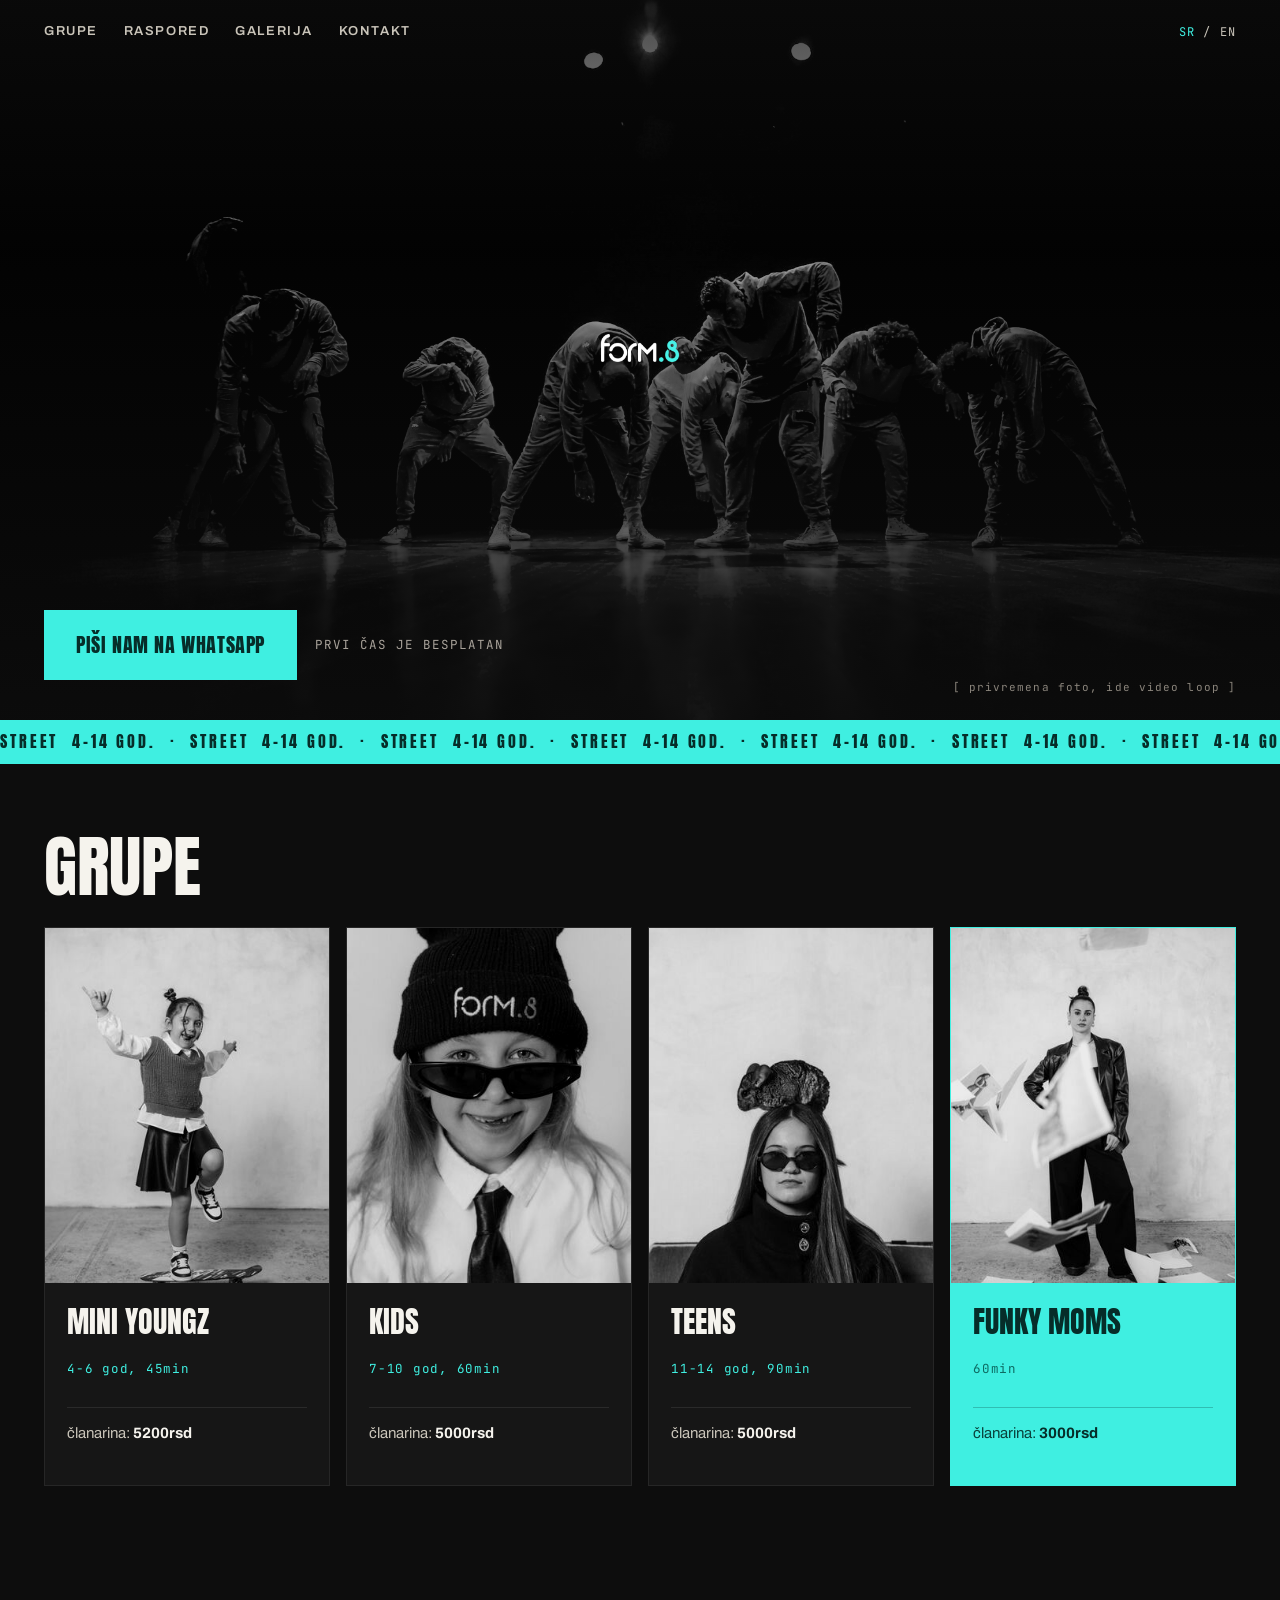
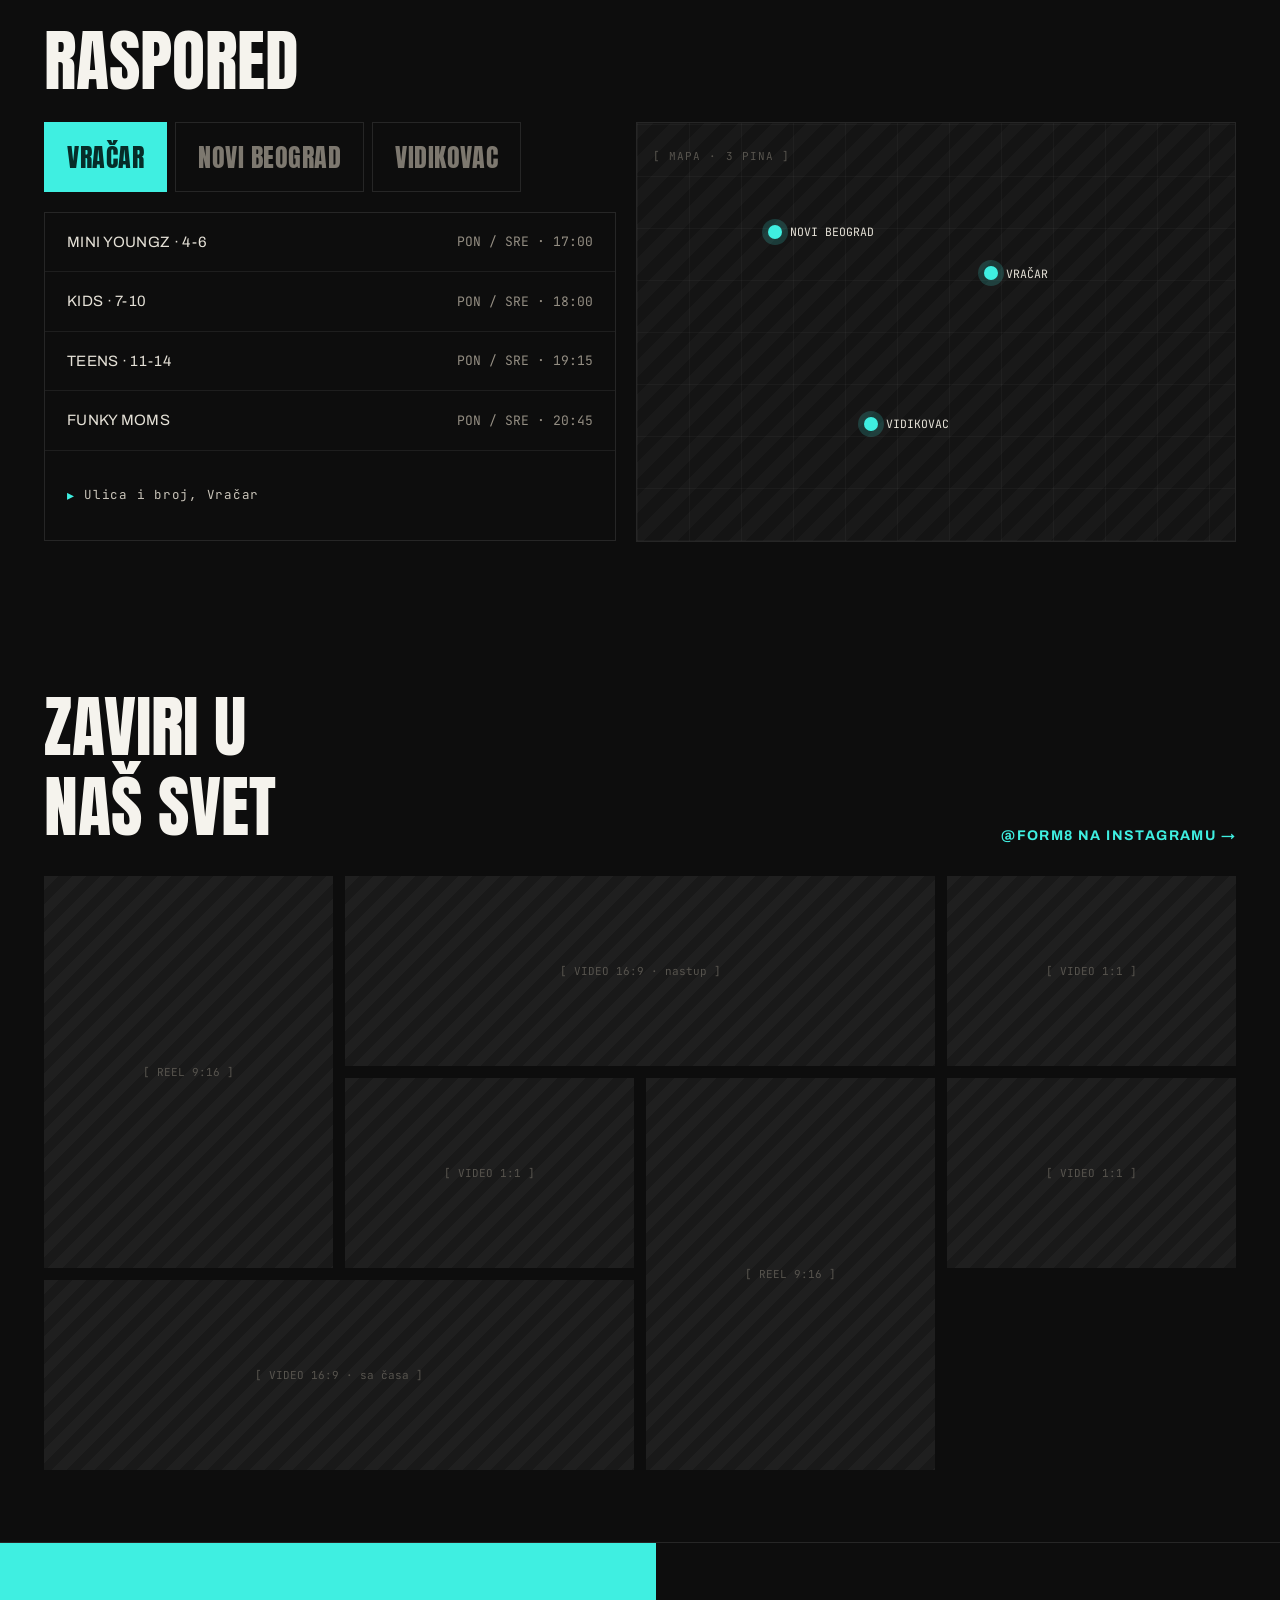
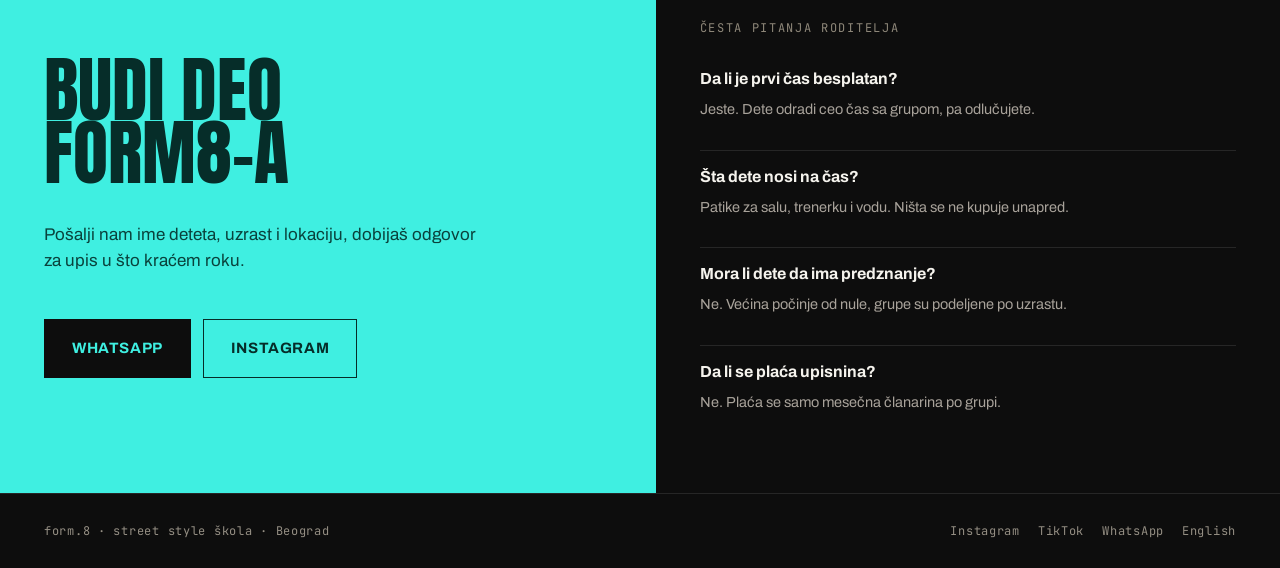
==== index.html @ 479fbcf9 "Logo u assets/img/brand, hero u assets/img/hero" ====
<!DOCTYPE html>
<html lang="sr">
<head>
<meta charset="utf-8">
<meta name="viewport" content="width=device-width, initial-scale=1">
<title>form.8 · škola hip hopa i street stylea za decu u Beogradu</title>
<meta name="description" content="Street style škola za decu 4-14 godina. Hip hop i choreo na Vračaru, Novom Beogradu i Vidikovcu. Grupe po uzrastu, jasan raspored, prvi čas besplatan.">
<meta name="theme-color" content="#0d0d0d">

<!-- PREVIEW: skinuti noindex i prebaciti canonical/hreflang/og:url na pravi domen kad sajt ide u vazduh -->
<meta name="robots" content="noindex, nofollow">

<link rel="canonical" href="https://lazarilic.github.io/form8/">
<link rel="alternate" hreflang="sr" href="https://lazarilic.github.io/form8/">
<link rel="alternate" hreflang="en" href="https://lazarilic.github.io/form8/en/">
<link rel="alternate" hreflang="x-default" href="https://lazarilic.github.io/form8/">

<meta property="og:type" content="website">
<meta property="og:locale" content="sr_RS">
<meta property="og:url" content="https://lazarilic.github.io/form8/">
<meta property="og:title" content="form.8 · škola hip hopa i street stylea za decu u Beogradu">
<meta property="og:description" content="Grupe 4-14 godina, tri sale u Beogradu, prvi čas besplatan.">
<meta property="og:image" content="https://lazarilic.github.io/form8/assets/img/brand/form8-logo.png">
<meta name="twitter:card" content="summary_large_image">

<link rel="icon" href="assets/img/brand/form8-logo-trim.png">
<link rel="preconnect" href="https://fonts.googleapis.com">
<link rel="preconnect" href="https://fonts.gstatic.com" crossorigin>
<link href="https://fonts.googleapis.com/css2?family=Anton&family=Archivo:wght@400;600;700&family=JetBrains+Mono:wght@400;700&display=swap" rel="stylesheet">
<link rel="stylesheet" href="assets/css/site.css">

<!-- TODO pre puštanja u rad:
     1. zameniti broj u wa.me linkovima pravim WhatsApp brojem
     2. zameniti Instagram i TikTok handle
     3. uneti prave adrese sala, pa dopuniti JSON-LD (streetAddress, geo, telephone)
     4. zameniti hero foto pravim video loopom (video/hero.mp4 + poster)
     5. proveriti cene i termine sa školom, sada su iz makete -->

<script type="application/ld+json">
{
  "@context": "https://schema.org",
  "@graph": [
    {
      "@type": "Organization",
      "@id": "https://lazarilic.github.io/form8/#org",
      "name": "form.8",
      "url": "https://lazarilic.github.io/form8/",
      "logo": "https://lazarilic.github.io/form8/assets/img/brand/form8-logo.png",
      "sameAs": ["https://www.instagram.com/form8/", "https://www.tiktok.com/@form8"]
    },
    {
      "@type": "WebSite",
      "@id": "https://lazarilic.github.io/form8/#site",
      "url": "https://lazarilic.github.io/form8/",
      "name": "form.8",
      "inLanguage": "sr",
      "publisher": { "@id": "https://lazarilic.github.io/form8/#org" }
    },
    {
      "@type": "SportsActivityLocation",
      "@id": "https://lazarilic.github.io/form8/#vracar",
      "name": "form.8 Vračar",
      "parentOrganization": { "@id": "https://lazarilic.github.io/form8/#org" },
      "address": { "@type": "PostalAddress", "addressLocality": "Beograd", "addressRegion": "Vračar", "addressCountry": "RS" },
      "openingHoursSpecification": [
        { "@type": "OpeningHoursSpecification", "dayOfWeek": ["Monday", "Wednesday"], "opens": "17:00", "closes": "21:45" }
      ]
    },
    {
      "@type": "SportsActivityLocation",
      "@id": "https://lazarilic.github.io/form8/#novi-beograd",
      "name": "form.8 Novi Beograd",
      "parentOrganization": { "@id": "https://lazarilic.github.io/form8/#org" },
      "address": { "@type": "PostalAddress", "addressLocality": "Beograd", "addressRegion": "Novi Beograd", "addressCountry": "RS" },
      "openingHoursSpecification": [
        { "@type": "OpeningHoursSpecification", "dayOfWeek": ["Tuesday", "Thursday"], "opens": "17:00", "closes": "21:45" }
      ]
    },
    {
      "@type": "SportsActivityLocation",
      "@id": "https://lazarilic.github.io/form8/#vidikovac",
      "name": "form.8 Vidikovac",
      "parentOrganization": { "@id": "https://lazarilic.github.io/form8/#org" },
      "address": { "@type": "PostalAddress", "addressLocality": "Beograd", "addressRegion": "Vidikovac", "addressCountry": "RS" },
      "openingHoursSpecification": [
        { "@type": "OpeningHoursSpecification", "dayOfWeek": ["Monday", "Wednesday"], "opens": "17:30", "closes": "21:15" }
      ]
    },
    {
      "@type": "FAQPage",
      "@id": "https://lazarilic.github.io/form8/#faq",
      "mainEntity": [
        { "@type": "Question", "name": "Da li je prvi čas besplatan?", "acceptedAnswer": { "@type": "Answer", "text": "Jeste. Dete odradi ceo čas sa grupom, pa odlučujete." } },
        { "@type": "Question", "name": "Šta dete nosi na čas?", "acceptedAnswer": { "@type": "Answer", "text": "Patike za salu, trenerku i vodu. Ništa se ne kupuje unapred." } },
        { "@type": "Question", "name": "Mora li dete da ima predznanje?", "acceptedAnswer": { "@type": "Answer", "text": "Ne. Većina počinje od nule, grupe su podeljene po uzrastu." } },
        { "@type": "Question", "name": "Da li se plaća upisnina?", "acceptedAnswer": { "@type": "Answer", "text": "Ne. Plaća se samo mesečna članarina po grupi." } }
      ]
    }
  ]
}
</script>
</head>

<body>
<a class="skip" href="#main">Preskoči na sadržaj</a>

<header class="hero">
  <img class="hero__media" src="assets/img/hero/hero-placeholder.jpg" alt="" width="2000" height="1333" fetchpriority="high">
  <div class="hero__scrim"></div>

  <nav class="nav" aria-label="Glavna navigacija">
    <div class="nav__links">
      <a href="#grupe">Grupe</a>
      <a href="#raspored">Raspored</a>
      <a href="#galerija">Galerija</a>
      <a href="#kontakt">Kontakt</a>
    </div>
    <div class="nav__lang">
      <span aria-current="true">SR</span> / <a href="en/" hreflang="en">EN</a>
    </div>
  </nav>

  <h1 class="hero__h1">
    <img class="hero__logo" src="assets/img/brand/form8-logo-trim.png" alt="form.8" width="78" height="78">
    <span class="sr-only">form.8, škola hip hopa i street stylea za decu 4-14 godina u Beogradu</span>
  </h1>

  <p class="hero__note">[ privremena foto, ide video loop ]</p>

  <div class="hero__cta">
    <a class="btn btn--acid btn--display" href="https://wa.me/381600000000?text=Zdravo%20form.8%2C%20zanima%20me%20probni%20%C4%8Das" rel="noopener">Piši nam na WhatsApp</a>
    <span class="hero__free">PRVI ČAS JE BESPLATAN</span>
  </div>
</header>

<div class="marquee" aria-hidden="true">
  <div class="marquee__track">STREET&nbsp;&nbsp;4-14 god.&nbsp;&nbsp;·&nbsp;&nbsp;STREET&nbsp;&nbsp;4-14 god.&nbsp;&nbsp;·&nbsp;&nbsp;STREET&nbsp;&nbsp;4-14 god.&nbsp;&nbsp;·&nbsp;&nbsp;STREET&nbsp;&nbsp;4-14 god.&nbsp;&nbsp;·&nbsp;&nbsp;STREET&nbsp;&nbsp;4-14 god.&nbsp;&nbsp;·&nbsp;&nbsp;STREET&nbsp;&nbsp;4-14 god.&nbsp;&nbsp;·&nbsp;&nbsp;STREET&nbsp;&nbsp;4-14 god.&nbsp;&nbsp;·&nbsp;&nbsp;STREET&nbsp;&nbsp;4-14 god.&nbsp;&nbsp;·&nbsp;&nbsp;</div>
</div>

<main id="main">

  <section class="section wrap" id="grupe" aria-labelledby="grupe-h">
    <h2 class="h2" id="grupe-h">Grupe</h2>
    <div class="groups">

      <article class="group">
        <img class="group__ph" src="assets/img/groups/mini-youngz-360.jpg"
             srcset="assets/img/groups/mini-youngz-360.jpg 360w, assets/img/groups/mini-youngz-720.jpg 720w"
             sizes="(max-width: 520px) 100vw, (max-width: 1040px) 45vw, 340px"
             alt="Devojčica iz grupe Mini Youngz na času" width="360" height="450">
        <div class="group__body">
          <h3 class="group__name">Mini Youngz</h3>
          <p class="group__meta">4-6 god, 45min</p>
          <p class="group__fee">članarina: <b>5200rsd</b></p>
        </div>
      </article>

      <article class="group">
        <img class="group__ph" src="assets/img/groups/kids-360.jpg"
             srcset="assets/img/groups/kids-360.jpg 360w, assets/img/groups/kids-720.jpg 720w"
             sizes="(max-width: 520px) 100vw, (max-width: 1040px) 45vw, 340px"
             alt="Devojčica iz grupe Kids u form.8 kapi" width="360" height="450" loading="lazy" decoding="async">
        <div class="group__body">
          <h3 class="group__name">Kids</h3>
          <p class="group__meta">7-10 god, 60min</p>
          <p class="group__fee">članarina: <b>5000rsd</b></p>
        </div>
      </article>

      <article class="group">
        <img class="group__ph" src="assets/img/groups/teens-360.jpg"
             srcset="assets/img/groups/teens-360.jpg 360w, assets/img/groups/teens-720.jpg 720w"
             sizes="(max-width: 520px) 100vw, (max-width: 1040px) 45vw, 340px"
             alt="Devojka iz grupe Teens" width="360" height="450" loading="lazy" decoding="async">
        <div class="group__body">
          <h3 class="group__name">Teens</h3>
          <p class="group__meta">11-14 god, 90min</p>
          <p class="group__fee">članarina: <b>5000rsd</b></p>
        </div>
      </article>

      <article class="group group--accent">
        <img class="group__ph" src="assets/img/groups/funky-moms-360.jpg"
             srcset="assets/img/groups/funky-moms-360.jpg 360w, assets/img/groups/funky-moms-720.jpg 720w"
             sizes="(max-width: 520px) 100vw, (max-width: 1040px) 45vw, 340px"
             alt="Polaznica grupe Funky Moms" width="360" height="450" loading="lazy" decoding="async">
        <div class="group__body">
          <h3 class="group__name">Funky Moms</h3>
          <p class="group__meta">60min</p>
          <p class="group__fee">članarina: <b>3000rsd</b></p>
        </div>
      </article>

    </div>
  </section>

  <section class="section wrap" id="raspored" aria-labelledby="raspored-h">
    <h2 class="h2" id="raspored-h">Raspored</h2>
    <div class="schedule">

      <div class="schedule__side">
        <div class="tabs" role="tablist" aria-label="Lokacija" data-tabs>
          <button class="tab" type="button" role="tab" id="tab-vracar" aria-controls="panel-vracar" aria-selected="true">Vračar</button>
          <button class="tab" type="button" role="tab" id="tab-nbgd" aria-controls="panel-nbgd" aria-selected="false">Novi Beograd</button>
          <button class="tab" type="button" role="tab" id="tab-vidikovac" aria-controls="panel-vidikovac" aria-selected="false">Vidikovac</button>
        </div>

        <div class="panel" role="tabpanel" id="panel-vracar" aria-labelledby="tab-vracar" tabindex="0">
          <div class="panel__row"><span class="panel__label">MINI YOUNGZ · 4-6</span><span class="panel__time">PON / SRE · 17:00</span></div>
          <div class="panel__row"><span class="panel__label">KIDS · 7-10</span><span class="panel__time">PON / SRE · 18:00</span></div>
          <div class="panel__row"><span class="panel__label">TEENS · 11-14</span><span class="panel__time">PON / SRE · 19:15</span></div>
          <div class="panel__row"><span class="panel__label">FUNKY MOMS</span><span class="panel__time">PON / SRE · 20:45</span></div>
          <p class="panel__foot"><span aria-hidden="true">▸</span><span class="panel__street">Ulica i broj, Vračar</span></p>
        </div>

        <div class="panel" role="tabpanel" id="panel-nbgd" aria-labelledby="tab-nbgd" tabindex="0" hidden>
          <div class="panel__row"><span class="panel__label">MINI YOUNGZ · 4-6</span><span class="panel__time">UTO / ČET · 17:00</span></div>
          <div class="panel__row"><span class="panel__label">KIDS · 7-10</span><span class="panel__time">UTO / ČET · 18:00</span></div>
          <div class="panel__row"><span class="panel__label">TEENS · 11-14</span><span class="panel__time">UTO / ČET · 19:15</span></div>
          <div class="panel__row"><span class="panel__label">FUNKY MOMS</span><span class="panel__time">UTO / ČET · 20:45</span></div>
          <p class="panel__foot"><span aria-hidden="true">▸</span><span class="panel__street">Ulica i broj, Novi Beograd</span></p>
        </div>

        <div class="panel" role="tabpanel" id="panel-vidikovac" aria-labelledby="tab-vidikovac" tabindex="0" hidden>
          <div class="panel__row"><span class="panel__label">KIDS · 7-10</span><span class="panel__time">PON / SRE · 17:30</span></div>
          <div class="panel__row"><span class="panel__label">TEENS · 11-14</span><span class="panel__time">PON / SRE · 18:45</span></div>
          <div class="panel__row"><span class="panel__label">FUNKY MOMS</span><span class="panel__time">PON / SRE · 20:15</span></div>
          <p class="panel__foot"><span aria-hidden="true">▸</span><span class="panel__street">Ulica i broj, Vidikovac</span></p>
        </div>
      </div>

      <div class="map">
        <div class="map__grid"></div>
        <p class="map__note">[ MAPA · 3 PINA ]</p>
        <a class="map__pin map__pin--1" href="#panel-vracar" data-loc="0">VRAČAR</a>
        <a class="map__pin map__pin--2" href="#panel-nbgd" data-loc="1">NOVI BEOGRAD</a>
        <a class="map__pin map__pin--3" href="#panel-vidikovac" data-loc="2">VIDIKOVAC</a>
      </div>

    </div>
  </section>

  <section class="section wrap" id="galerija" aria-labelledby="galerija-h">
    <div class="section__head">
      <h2 class="h2 h2--tall" id="galerija-h">Zaviri u<br>naš svet</h2>
      <a class="section__link" href="https://www.instagram.com/form8/" rel="noopener">@form8 na Instagramu →</a>
    </div>
    <div class="gallery">
      <div class="ph gallery__tall">[ REEL 9:16 ]</div>
      <div class="ph gallery__wide">[ VIDEO 16:9 · nastup ]</div>
      <div class="ph">[ VIDEO 1:1 ]</div>
      <div class="ph">[ VIDEO 1:1 ]</div>
      <div class="ph gallery__tall">[ REEL 9:16 ]</div>
      <div class="ph">[ VIDEO 1:1 ]</div>
      <div class="ph gallery__wide">[ VIDEO 16:9 · sa časa ]</div>
    </div>
  </section>

  <section class="outro" id="kontakt" aria-labelledby="kontakt-h">
    <div class="outro__cta">
      <h2 class="outro__title" id="kontakt-h">Budi deo<br>Form8-a</h2>
      <p class="outro__lead">Pošalji nam ime deteta, uzrast i lokaciju, dobijaš odgovor za upis u što kraćem roku.</p>
      <div class="outro__buttons">
        <a class="btn btn--ink" href="https://wa.me/381600000000?text=Zdravo%20form.8%2C%20zanima%20me%20probni%20%C4%8Das" rel="noopener">WhatsApp</a>
        <a class="btn btn--ghost" href="https://www.instagram.com/form8/" rel="noopener">Instagram</a>
      </div>
    </div>

    <div class="outro__faq">
      <p class="outro__kicker">Česta pitanja roditelja</p>
      <div class="faq">
        <div class="faq__item">
          <h3 class="faq__q">Da li je prvi čas besplatan?</h3>
          <p class="faq__a">Jeste. Dete odradi ceo čas sa grupom, pa odlučujete.</p>
        </div>
        <div class="faq__item">
          <h3 class="faq__q">Šta dete nosi na čas?</h3>
          <p class="faq__a">Patike za salu, trenerku i vodu. Ništa se ne kupuje unapred.</p>
        </div>
        <div class="faq__item">
          <h3 class="faq__q">Mora li dete da ima predznanje?</h3>
          <p class="faq__a">Ne. Većina počinje od nule, grupe su podeljene po uzrastu.</p>
        </div>
        <div class="faq__item">
          <h3 class="faq__q">Da li se plaća upisnina?</h3>
          <p class="faq__a">Ne. Plaća se samo mesečna članarina po grupi.</p>
        </div>
      </div>
    </div>
  </section>

</main>

<footer class="footer">
  <span>form.8 · street style škola · Beograd</span>
  <div class="footer__links">
    <a href="https://www.instagram.com/form8/" rel="noopener">Instagram</a>
    <a href="https://www.tiktok.com/@form8" rel="noopener">TikTok</a>
    <a href="https://wa.me/381600000000" rel="noopener">WhatsApp</a>
    <a href="en/" hreflang="en">English</a>
  </div>
</footer>

<a class="sticky-cta" href="https://wa.me/381600000000?text=Zdravo%20form.8%2C%20zanima%20me%20probni%20%C4%8Das" rel="noopener">Probni čas na WhatsApp</a>

<script src="assets/js/site.js" defer></script>
</body>
</html>
---- assets/css/site.css ----
/* form.8 — street style skola, Beograd
   Paleta i tipografija iz makete 3a. */

:root {
  --acid: #3fefe1;
  --acid-deep: #062d29;
  --acid-mid: #0a423c;
  --acid-dim: #0d6b62;
  --ink: #0d0d0d;
  --ink-2: #161616;
  --line: #262626;
  --line-soft: #1e1e1e;
  --paper: #f5f3ed;
  --text: #c9c4b9;
  --text-dim: #948e83;
  --text-faint: #57544e;

  --display: 'Anton', 'Arial Narrow', sans-serif;
  --body: 'Archivo', system-ui, -apple-system, 'Segoe UI', sans-serif;
  --mono: 'JetBrains Mono', ui-monospace, 'SF Mono', Menlo, monospace;

  --pad: clamp(18px, 4vw, 44px);
  --maxw: 1440px;
}

*, *::before, *::after { box-sizing: border-box; }

html { -webkit-text-size-adjust: 100%; scroll-behavior: smooth; }
@media (prefers-reduced-motion: reduce) {
  html { scroll-behavior: auto; }
  * { animation-duration: 0.01ms !important; animation-iteration-count: 1 !important; transition-duration: 0.01ms !important; }
}

body {
  margin: 0;
  background: var(--ink);
  color: var(--paper);
  font-family: var(--body);
  font-size: 16px;
  line-height: 1.5;
  -webkit-font-smoothing: antialiased;
}

img { max-width: 100%; display: block; }
a { color: inherit; text-decoration: none; }
h1, h2, h3 { margin: 0; font-weight: 400; }

:focus-visible { outline: 2px solid var(--acid); outline-offset: 3px; }

.skip {
  position: absolute; left: -9999px; top: 0; z-index: 100;
  background: var(--acid); color: var(--acid-deep);
  padding: 12px 18px; font-weight: 700;
}
.skip:focus { left: 8px; top: 8px; }

.wrap { max-width: var(--maxw); margin: 0 auto; padding-inline: var(--pad); }

.h2 {
  font-family: var(--display);
  font-size: clamp(38px, 7vw, 68px);
  line-height: .9;
  text-transform: uppercase;
}

/* Anton nosi kvacicu na S i C oko 1.1em iznad osnovne linije, pa se sa
   line-height .9 sudara sa redom iznad. Naslovi u vise redova koji imaju
   nasa slova dobijaju vise prostora. */
.h2--tall { line-height: 1.18; }

.mono {
  font-family: var(--mono);
  font-size: 12.5px;
  letter-spacing: .06em;
}

/* ---------- placeholder blokovi za foto/video ---------- */

.ph {
  background: repeating-linear-gradient(135deg, #212121 0 10px, #1a1a1a 10px 20px);
  display: flex; align-items: center; justify-content: center;
  font-family: var(--mono); font-size: 11px; line-height: 1.5;
  color: var(--text-faint); text-align: center; padding: 10px;
}
.ph--light {
  background: repeating-linear-gradient(135deg, rgba(0,0,0,.08) 0 10px, transparent 10px 20px);
  color: var(--acid-dim);
}

/* ---------- dugmad ---------- */

.btn {
  display: inline-block;
  font-size: 15px; font-weight: 700;
  letter-spacing: .04em; text-transform: uppercase;
  padding: 18px 28px;
  transition: opacity .15s ease;
}
.btn:hover { opacity: .85; }
.btn--acid { background: var(--acid); color: var(--acid-deep); }
.btn--ink { background: var(--ink); color: var(--acid); }
.btn--ghost { border: 1px solid var(--acid-deep); color: var(--acid-deep); padding: 17px 27px; }
.btn--display {
  font-family: var(--display); font-size: clamp(16px, 2.2vw, 20px);
  font-weight: 400; letter-spacing: .03em; padding: 20px 32px;
}

/* ---------- hero ---------- */

.hero {
  position: relative;
  min-height: min(86vh, 720px);
  background: #151515;
  display: flex; align-items: center; justify-content: center;
  overflow: hidden;
  padding: 108px var(--pad) 132px;
}
.hero__media {
  position: absolute; inset: 0;
  width: 100%; height: 100%;
  object-fit: cover;
  filter: grayscale(1) contrast(1.08) brightness(.85);
}
.hero__scrim {
  position: absolute; inset: 0;
  background: linear-gradient(180deg, rgba(13,13,13,.72) 0%, rgba(13,13,13,.2) 35%, rgba(13,13,13,.88) 100%);
}
.hero__logo { position: relative; width: clamp(52px, 7vw, 78px); height: auto; }

.hero__note {
  position: absolute; right: var(--pad); bottom: 14px;
  font-family: var(--mono); font-size: 11px;
  color: #8b857c; letter-spacing: .1em;
}

.hero__cta {
  position: absolute; left: var(--pad); bottom: 40px;
  display: flex; flex-wrap: wrap; align-items: center; gap: 18px;
  max-width: calc(100% - var(--pad) * 2);
}
.hero__free {
  font-family: var(--mono); font-size: 12.5px;
  color: #a8a29a; letter-spacing: .08em;
}

/* ---------- nav ---------- */

.nav {
  position: absolute; top: 22px; left: var(--pad); right: var(--pad);
  z-index: 5;
  display: flex; align-items: center; justify-content: space-between; gap: 20px;
}
.nav__links {
  display: flex; flex-wrap: wrap; gap: clamp(14px, 2.4vw, 26px);
  font-size: 13px; font-weight: 600;
  letter-spacing: .12em; text-transform: uppercase;
  color: var(--text);
}
.nav__links a:hover { color: var(--acid); }
.nav__lang {
  font-family: var(--mono); font-size: 12px;
  color: var(--text); letter-spacing: .1em;
  white-space: nowrap;
}
.nav__lang [aria-current="true"] { color: var(--acid); }

/* ---------- marquee ---------- */

.marquee {
  background: var(--acid); color: var(--acid-deep);
  padding: 9px 0; overflow: hidden; white-space: nowrap;
}
.marquee__track {
  display: inline-block;
  font-family: var(--display);
  font-size: clamp(14px, 1.6vw, 16px);
  letter-spacing: .18em; text-transform: uppercase;
  animation: marq 26s linear infinite;
}
@keyframes marq {
  from { transform: translateX(0); }
  to { transform: translateX(-50%); }
}

/* ---------- sekcije ---------- */

.section { padding-block: clamp(48px, 7vw, 72px); }
.section > .h2 { margin-bottom: clamp(24px, 3vw, 30px); }
.section__head {
  display: flex; flex-wrap: wrap; align-items: flex-end;
  justify-content: space-between; gap: 20px;
  margin-bottom: clamp(24px, 3vw, 30px);
}
.section__link {
  font-size: 14px; font-weight: 700;
  letter-spacing: .1em; text-transform: uppercase;
  color: var(--acid);
}
.section__link:hover { text-decoration: underline; }

/* ---------- grupe ---------- */

.groups {
  display: grid;
  grid-template-columns: repeat(auto-fit, minmax(230px, 1fr));
  gap: 16px;
}
.group {
  background: var(--ink-2); border: 1px solid var(--line);
  display: flex; flex-direction: column;
}
.group--accent { background: var(--acid); color: var(--acid-deep); border-color: var(--acid); }
.group__ph { aspect-ratio: 4 / 5; }
img.group__ph {
  width: 100%; height: auto;
  object-fit: cover;
  filter: grayscale(1) contrast(1.06) brightness(.92);
}
.group__body {
  padding: 24px 22px 26px;
  display: flex; flex-direction: column; gap: 10px;
}
.group__name {
  font-family: var(--display); font-size: 30px;
  line-height: 1; text-transform: uppercase;
}
.group__meta { font-family: var(--mono); font-size: 12.5px; color: var(--acid); letter-spacing: .06em; }
.group--accent .group__meta { color: var(--acid-dim); }
.group__fee {
  margin-top: 6px; padding-top: 14px;
  border-top: 1px solid #2a2a2a;
  font-size: 15px; color: var(--text);
}
.group--accent .group__fee { border-top-color: rgba(6,45,41,.25); color: var(--acid-mid); }
.group__fee b { color: var(--paper); }
.group--accent .group__fee b { color: var(--acid-deep); }

/* ---------- raspored ---------- */

.schedule {
  display: grid;
  grid-template-columns: 1fr 1.05fr;
  gap: 20px; align-items: stretch;
}
.schedule__side { display: flex; flex-direction: column; gap: 20px; }

.tabs { display: flex; flex-wrap: wrap; gap: 8px; }
.tab {
  font-family: var(--display); font-size: clamp(20px, 2.4vw, 26px);
  text-transform: uppercase; letter-spacing: .02em;
  padding: 14px 22px;
  background: transparent; color: #7d786f;
  border: 1px solid var(--line);
  cursor: pointer;
  transition: color .15s ease, background .15s ease, border-color .15s ease;
}
.tab:hover { color: var(--paper); }
.tab[aria-selected="true"] {
  background: var(--acid); color: var(--acid-deep); border-color: var(--acid);
}

.panel { border: 1px solid var(--line); display: flex; flex-direction: column; }
.js .panel[hidden] { display: none; }
.panel + .panel { margin-top: 12px; }
.js .panel + .panel { margin-top: 0; }

.panel__row {
  display: flex; justify-content: space-between; align-items: center;
  gap: 16px; padding: 18px 22px;
  border-bottom: 1px solid var(--line-soft);
}
.panel__label { font-size: 15px; color: #e4e0d6; letter-spacing: .02em; }
.panel__time { font-family: var(--mono); font-size: 13px; color: var(--text-dim); text-align: right; }
.panel__foot {
  padding: 18px 22px;
  display: flex; align-items: center; gap: 10px;
}
.panel__foot span:first-child { color: var(--acid); font-size: 14px; }
.panel__street { font-family: var(--mono); font-size: 12.5px; color: var(--text); letter-spacing: .06em; }

.map {
  position: relative; min-height: 420px;
  background: repeating-linear-gradient(135deg, #191919 0 12px, #141414 12px 24px);
  border: 1px solid var(--line);
}
.map__grid {
  position: absolute; inset: 0;
  background:
    repeating-linear-gradient(0deg, rgba(255,255,255,.03) 0 1px, transparent 1px 52px),
    repeating-linear-gradient(90deg, rgba(255,255,255,.03) 0 1px, transparent 1px 52px);
}
.map__note {
  position: absolute; top: 14px; left: 16px;
  font-family: var(--mono); font-size: 11px;
  color: var(--text-faint); letter-spacing: .1em;
}
.map__pin {
  position: absolute;
  display: flex; align-items: center; gap: 8px;
  font-family: var(--mono); font-size: 11.5px; color: #e4e0d6;
}
.map__pin::before {
  content: ""; width: 14px; height: 14px; border-radius: 50%;
  background: var(--acid); box-shadow: 0 0 0 6px rgba(63,239,225,.18);
  flex: none;
}
.map__pin:hover { color: var(--acid); }
.map__pin--1 { top: 34%; left: 58%; }
.map__pin--2 { top: 24%; left: 22%; }
.map__pin--3 { top: 70%; left: 38%; }

/* ---------- galerija ---------- */

.gallery {
  display: grid;
  grid-template-columns: repeat(4, 1fr);
  grid-auto-rows: 190px;
  gap: 12px;
}
.gallery .ph { background: repeating-linear-gradient(135deg, #1f1f1f 0 10px, #191919 10px 20px); }
.gallery__tall { grid-row: span 2; }
.gallery__wide { grid-column: span 2; }

/* ---------- dno: CTA + FAQ ---------- */

.outro {
  border-top: 1px solid var(--line);
  display: grid;
  grid-template-columns: 1.05fr 1fr;
}
.outro__cta {
  background: var(--acid); color: var(--acid-deep);
  padding: clamp(44px, 6vw, 64px) var(--pad);
  display: flex; flex-direction: column; gap: 20px; justify-content: center;
}
.outro__title {
  font-family: var(--display);
  font-size: clamp(44px, 6.5vw, 72px);
  line-height: .88; text-transform: uppercase;
}
.outro__lead { font-size: 17px; line-height: 1.55; color: var(--acid-mid); max-width: 440px; }
.outro__buttons { display: flex; flex-wrap: wrap; gap: 12px; margin-top: 8px; }

.outro__faq {
  padding: clamp(44px, 6vw, 64px) var(--pad);
  display: flex; flex-direction: column; gap: 18px;
}
.outro__kicker {
  font-family: var(--mono); font-size: 12px;
  letter-spacing: .14em; text-transform: uppercase; color: #8f887a;
}
.faq { display: flex; flex-direction: column; gap: 14px; }
.faq__item { border-bottom: 1px solid var(--line); padding-bottom: 14px; }
.faq__item:last-child { border-bottom: 0; padding-bottom: 0; }
.faq__q { font-size: 16px; font-weight: 700; }
.faq__a { font-size: 14.5px; line-height: 1.6; color: #a8a29a; margin-top: 7px; }

/* ---------- footer ---------- */

.footer {
  border-top: 1px solid var(--line);
  padding: 28px var(--pad);
  display: flex; flex-wrap: wrap; align-items: center;
  justify-content: space-between; gap: 16px;
  font-family: var(--mono); font-size: 12px;
  color: var(--text-dim); letter-spacing: .06em;
}
.footer a:hover { color: var(--acid); }
.footer__links { display: flex; flex-wrap: wrap; gap: 18px; }

/* ---------- lepljivi CTA na mobilnom ---------- */

.sticky-cta {
  position: fixed; left: 0; right: 0; bottom: 0; z-index: 20;
  display: none;
  background: var(--acid); color: var(--acid-deep);
  text-align: center;
  font-size: 15px; font-weight: 700;
  letter-spacing: .04em; text-transform: uppercase;
  padding: 16px;
  padding-bottom: calc(16px + env(safe-area-inset-bottom, 0px));
}

/* ---------- responsive ---------- */

@media (max-width: 1040px) {
  .schedule { grid-template-columns: 1fr; }
  .map { min-height: 300px; }
  .outro { grid-template-columns: 1fr; }
  .gallery { grid-auto-rows: 150px; }
}

@media (max-width: 720px) {
  .nav { top: 16px; flex-direction: column; align-items: flex-start; gap: 10px; }
  .hero { padding: 132px var(--pad) 124px; min-height: 600px; }
  .hero__note { display: none; }
  .hero__cta { left: var(--pad); right: var(--pad); bottom: 28px; }
  .gallery { grid-template-columns: repeat(2, 1fr); grid-auto-rows: 160px; }
  .gallery__wide { grid-column: span 2; }
  .panel__row { flex-direction: column; align-items: flex-start; gap: 4px; }
  .panel__time { text-align: left; }
  .sticky-cta { display: block; }
  body { padding-bottom: 56px; }
}

/* ---------- pristupacnost ---------- */

.sr-only {
  position: absolute;
  width: 1px; height: 1px;
  padding: 0; margin: -1px;
  overflow: hidden; clip: rect(0 0 0 0); clip-path: inset(50%);
  white-space: nowrap; border: 0;
}

.hero__h1 { position: relative; margin: 0; line-height: 0; }
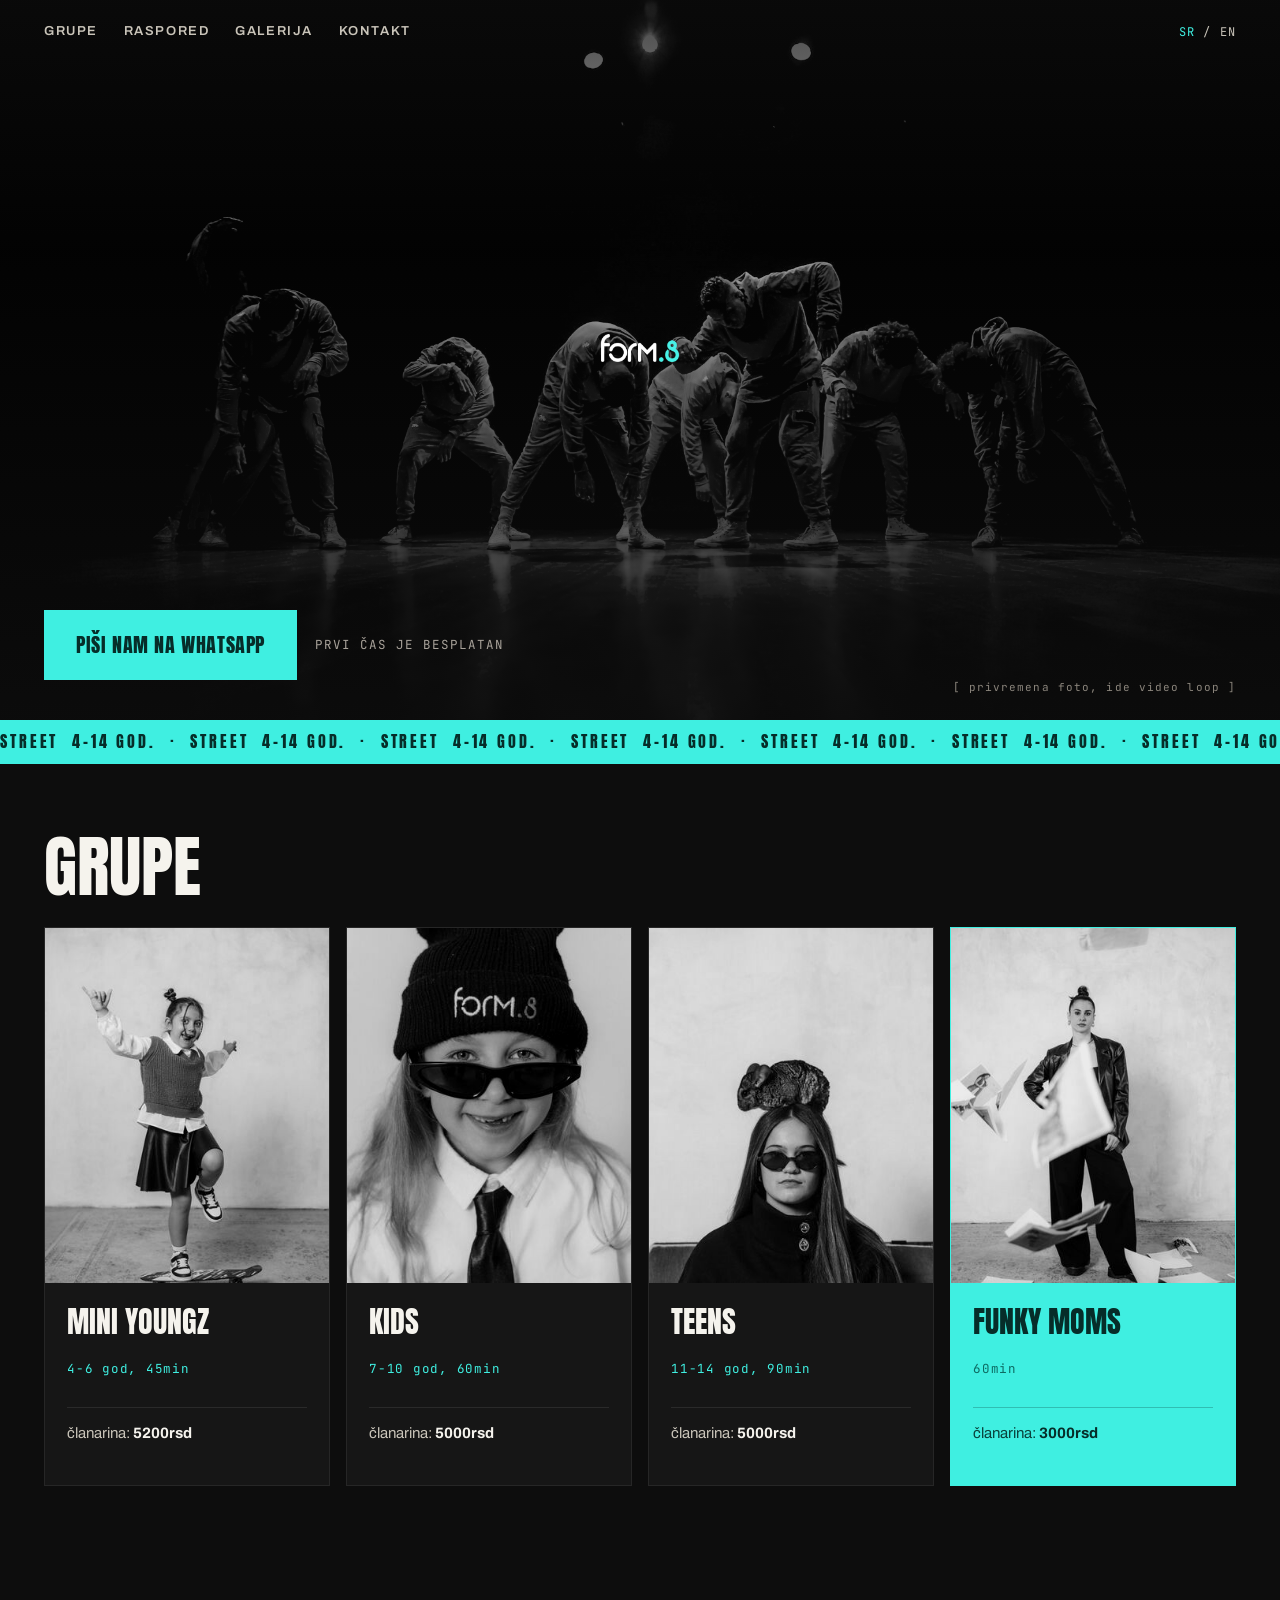
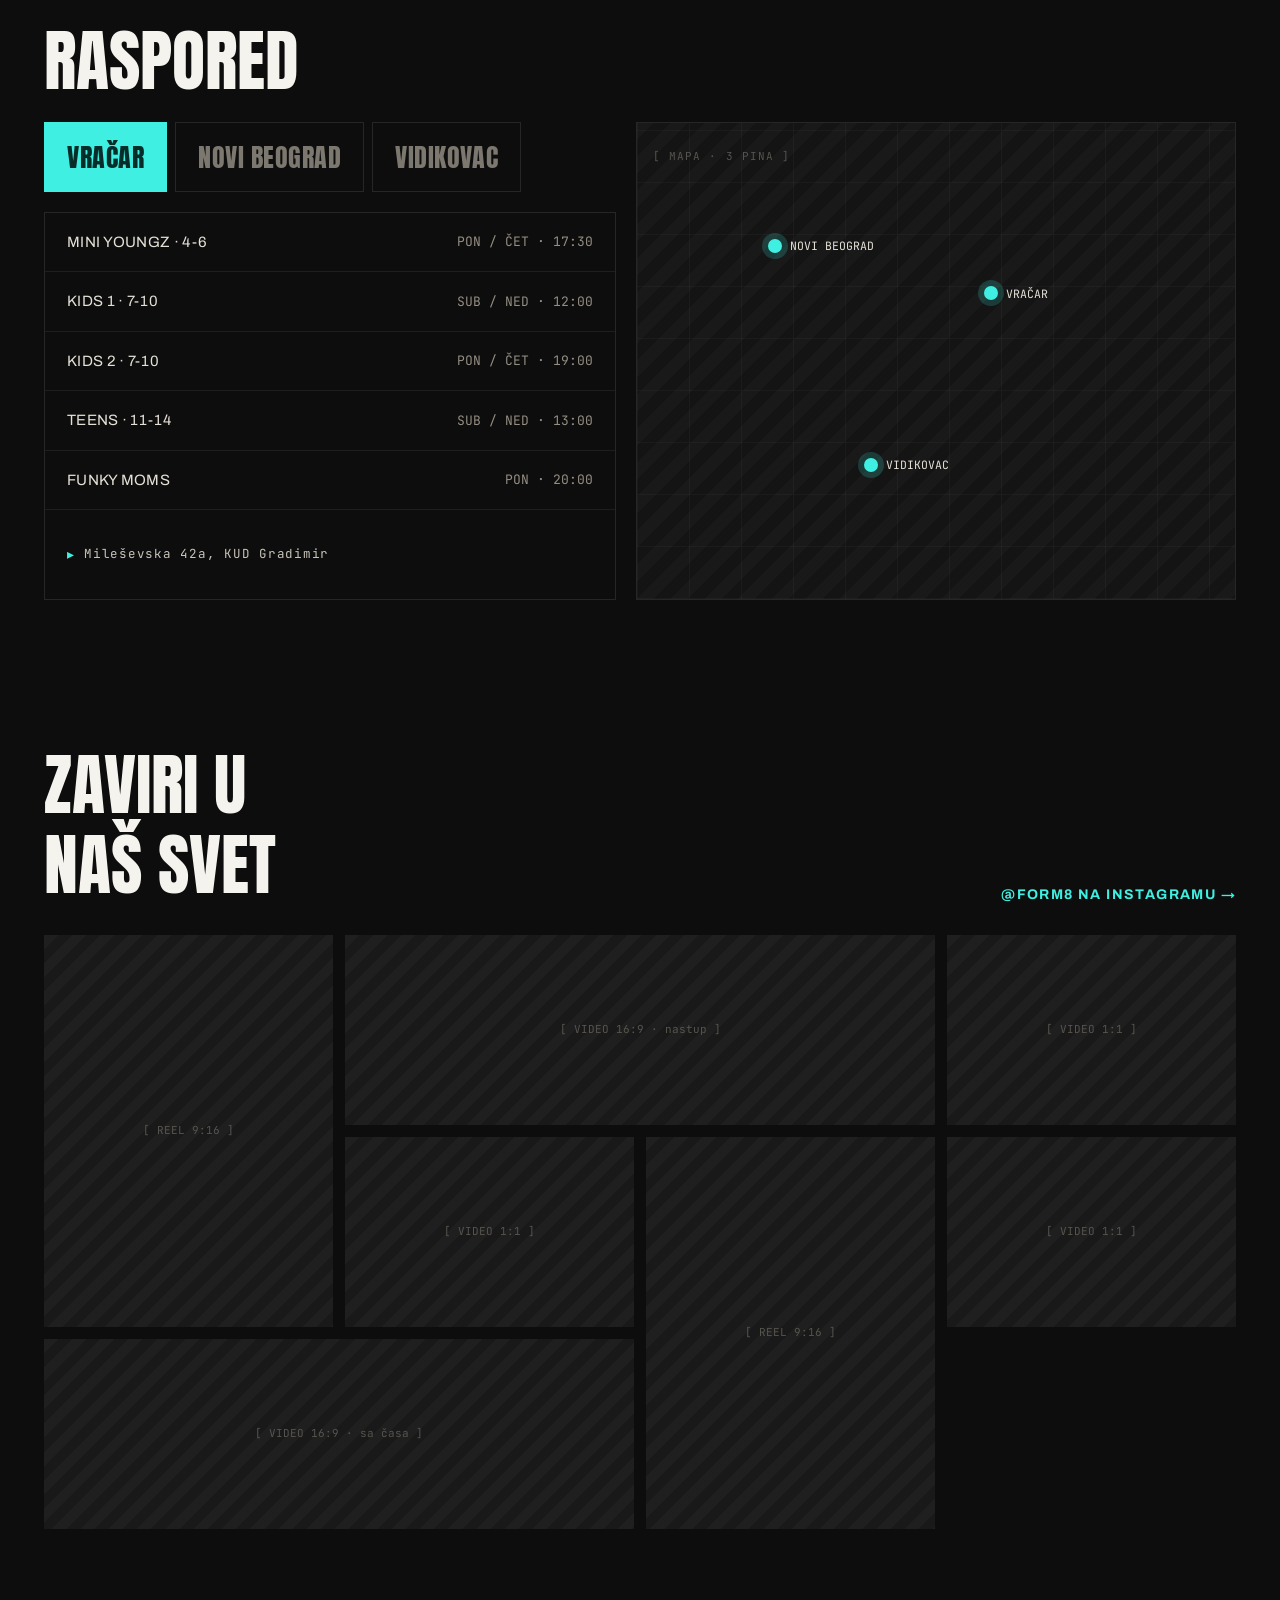
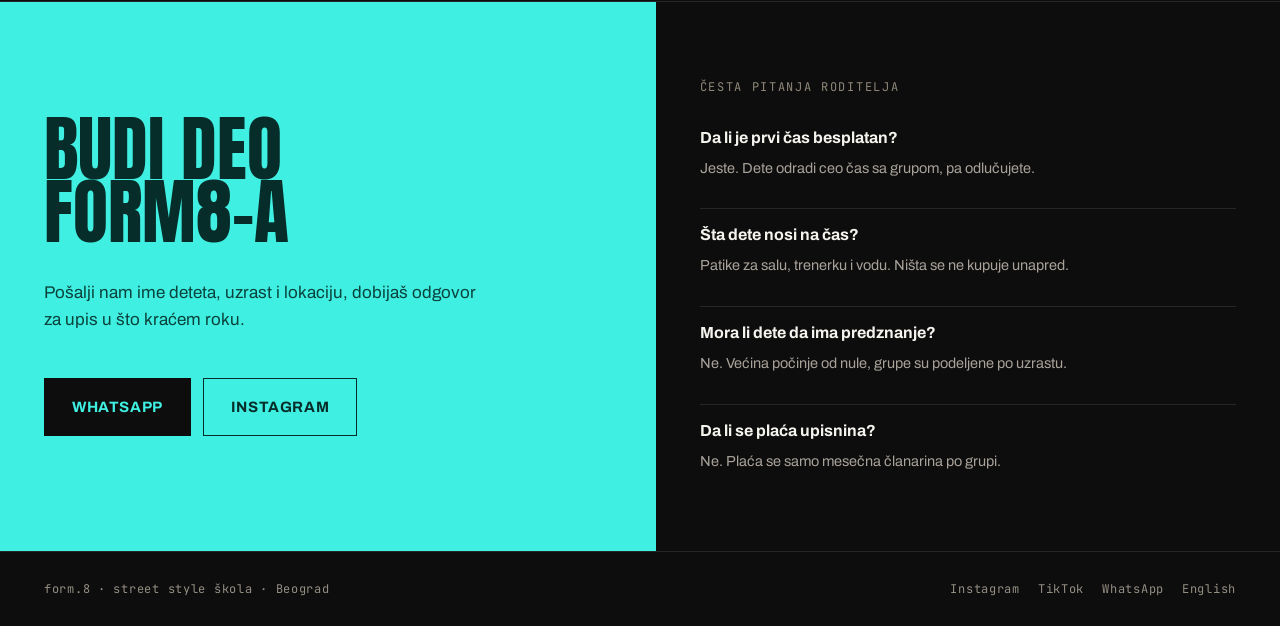
==== commit 28dd8068: "Merge pull request #2 from lazarilic/slike-grupa Fotografije grupa i struktura foldera za slike" ====
--- a/index.html
+++ b/index.html
@@ -32,9 +32,9 @@
 <!-- TODO pre puštanja u rad:
      1. zameniti broj u wa.me linkovima pravim WhatsApp brojem
      2. zameniti Instagram i TikTok handle
-     3. uneti prave adrese sala, pa dopuniti JSON-LD (streetAddress, geo, telephone)
+     3. dopuniti JSON-LD sa geo koordinatama i telefonom
      4. zameniti hero foto pravim video loopom (video/hero.mp4 + poster)
-     5. proveriti cene i termine sa školom, sada su iz makete -->
+     5. proveriti cene sa školom, sada su iz makete -->
 
 <script type="application/ld+json">
 {
@@ -61,9 +61,11 @@
       "@id": "https://lazarilic.github.io/form8/#vracar",
       "name": "form.8 Vračar",
       "parentOrganization": { "@id": "https://lazarilic.github.io/form8/#org" },
-      "address": { "@type": "PostalAddress", "addressLocality": "Beograd", "addressRegion": "Vračar", "addressCountry": "RS" },
+      "address": { "@type": "PostalAddress", "streetAddress": "Mileševska 42a", "addressLocality": "Beograd", "addressRegion": "Vračar", "addressCountry": "RS" },
       "openingHoursSpecification": [
-        { "@type": "OpeningHoursSpecification", "dayOfWeek": ["Monday", "Wednesday"], "opens": "17:00", "closes": "21:45" }
+        { "@type": "OpeningHoursSpecification", "dayOfWeek": ["Monday"], "opens": "17:30", "closes": "21:00" },
+        { "@type": "OpeningHoursSpecification", "dayOfWeek": ["Thursday"], "opens": "17:30", "closes": "20:00" },
+        { "@type": "OpeningHoursSpecification", "dayOfWeek": ["Saturday", "Sunday"], "opens": "12:00", "closes": "14:30" }
       ]
     },
     {
@@ -71,9 +73,9 @@
       "@id": "https://lazarilic.github.io/form8/#novi-beograd",
       "name": "form.8 Novi Beograd",
       "parentOrganization": { "@id": "https://lazarilic.github.io/form8/#org" },
-      "address": { "@type": "PostalAddress", "addressLocality": "Beograd", "addressRegion": "Novi Beograd", "addressCountry": "RS" },
+      "address": { "@type": "PostalAddress", "streetAddress": "Milentija Popovića 1", "addressLocality": "Beograd", "addressRegion": "Novi Beograd", "addressCountry": "RS" },
       "openingHoursSpecification": [
-        { "@type": "OpeningHoursSpecification", "dayOfWeek": ["Tuesday", "Thursday"], "opens": "17:00", "closes": "21:45" }
+        { "@type": "OpeningHoursSpecification", "dayOfWeek": ["Saturday", "Sunday"], "opens": "11:00", "closes": "13:30" }
       ]
     },
     {
@@ -81,9 +83,10 @@
       "@id": "https://lazarilic.github.io/form8/#vidikovac",
       "name": "form.8 Vidikovac",
       "parentOrganization": { "@id": "https://lazarilic.github.io/form8/#org" },
-      "address": { "@type": "PostalAddress", "addressLocality": "Beograd", "addressRegion": "Vidikovac", "addressCountry": "RS" },
+      "address": { "@type": "PostalAddress", "streetAddress": "Pilota Mihaila Petrovića 75a", "addressLocality": "Beograd", "addressRegion": "Vidikovac", "addressCountry": "RS" },
       "openingHoursSpecification": [
-        { "@type": "OpeningHoursSpecification", "dayOfWeek": ["Monday", "Wednesday"], "opens": "17:30", "closes": "21:15" }
+        { "@type": "OpeningHoursSpecification", "dayOfWeek": ["Wednesday"], "opens": "19:00", "closes": "21:30" },
+        { "@type": "OpeningHoursSpecification", "dayOfWeek": ["Saturday"], "opens": "10:00", "closes": "12:30" }
       ]
     },
     {
@@ -206,26 +209,24 @@
         </div>
 
         <div class="panel" role="tabpanel" id="panel-vracar" aria-labelledby="tab-vracar" tabindex="0">
-          <div class="panel__row"><span class="panel__label">MINI YOUNGZ · 4-6</span><span class="panel__time">PON / SRE · 17:00</span></div>
-          <div class="panel__row"><span class="panel__label">KIDS · 7-10</span><span class="panel__time">PON / SRE · 18:00</span></div>
-          <div class="panel__row"><span class="panel__label">TEENS · 11-14</span><span class="panel__time">PON / SRE · 19:15</span></div>
-          <div class="panel__row"><span class="panel__label">FUNKY MOMS</span><span class="panel__time">PON / SRE · 20:45</span></div>
-          <p class="panel__foot"><span aria-hidden="true">▸</span><span class="panel__street">Ulica i broj, Vračar</span></p>
+          <div class="panel__row"><span class="panel__label">MINI YOUNGZ · 4-6</span><span class="panel__time">PON / ČET · 17:30</span></div>
+          <div class="panel__row"><span class="panel__label">KIDS 1 · 7-10</span><span class="panel__time">SUB / NED · 12:00</span></div>
+          <div class="panel__row"><span class="panel__label">KIDS 2 · 7-10</span><span class="panel__time">PON / ČET · 19:00</span></div>
+          <div class="panel__row"><span class="panel__label">TEENS · 11-14</span><span class="panel__time">SUB / NED · 13:00</span></div>
+          <div class="panel__row"><span class="panel__label">FUNKY MOMS</span><span class="panel__time">PON · 20:00</span></div>
+          <p class="panel__foot"><span aria-hidden="true">▸</span><span class="panel__street">Mileševska 42a, KUD Gradimir</span></p>
         </div>
 
         <div class="panel" role="tabpanel" id="panel-nbgd" aria-labelledby="tab-nbgd" tabindex="0" hidden>
-          <div class="panel__row"><span class="panel__label">MINI YOUNGZ · 4-6</span><span class="panel__time">UTO / ČET · 17:00</span></div>
-          <div class="panel__row"><span class="panel__label">KIDS · 7-10</span><span class="panel__time">UTO / ČET · 18:00</span></div>
-          <div class="panel__row"><span class="panel__label">TEENS · 11-14</span><span class="panel__time">UTO / ČET · 19:15</span></div>
-          <div class="panel__row"><span class="panel__label">FUNKY MOMS</span><span class="panel__time">UTO / ČET · 20:45</span></div>
-          <p class="panel__foot"><span aria-hidden="true">▸</span><span class="panel__street">Ulica i broj, Novi Beograd</span></p>
+          <div class="panel__row"><span class="panel__label">KIDS · 7-10</span><span class="panel__time">SUB / NED · 11:00</span></div>
+          <div class="panel__row"><span class="panel__label">TEENS · 11-14</span><span class="panel__time">SUB / NED · 12:00</span></div>
+          <p class="panel__foot"><span aria-hidden="true">▸</span><span class="panel__street">Milentija Popovića 1, Urban Dance Studio</span></p>
         </div>
 
         <div class="panel" role="tabpanel" id="panel-vidikovac" aria-labelledby="tab-vidikovac" tabindex="0" hidden>
-          <div class="panel__row"><span class="panel__label">KIDS · 7-10</span><span class="panel__time">PON / SRE · 17:30</span></div>
-          <div class="panel__row"><span class="panel__label">TEENS · 11-14</span><span class="panel__time">PON / SRE · 18:45</span></div>
-          <div class="panel__row"><span class="panel__label">FUNKY MOMS</span><span class="panel__time">PON / SRE · 20:15</span></div>
-          <p class="panel__foot"><span aria-hidden="true">▸</span><span class="panel__street">Ulica i broj, Vidikovac</span></p>
+          <div class="panel__row"><span class="panel__label">KIDS · 7-10</span><span class="panel__time">SRE 19:00 / SUB 10:00</span></div>
+          <div class="panel__row"><span class="panel__label">TEENS · 11-14</span><span class="panel__time">SRE 20:00 / SUB 11:00</span></div>
+          <p class="panel__foot"><span aria-hidden="true">▸</span><span class="panel__street">Pilota Mihaila Petrovića 75a</span></p>
         </div>
       </div>
 
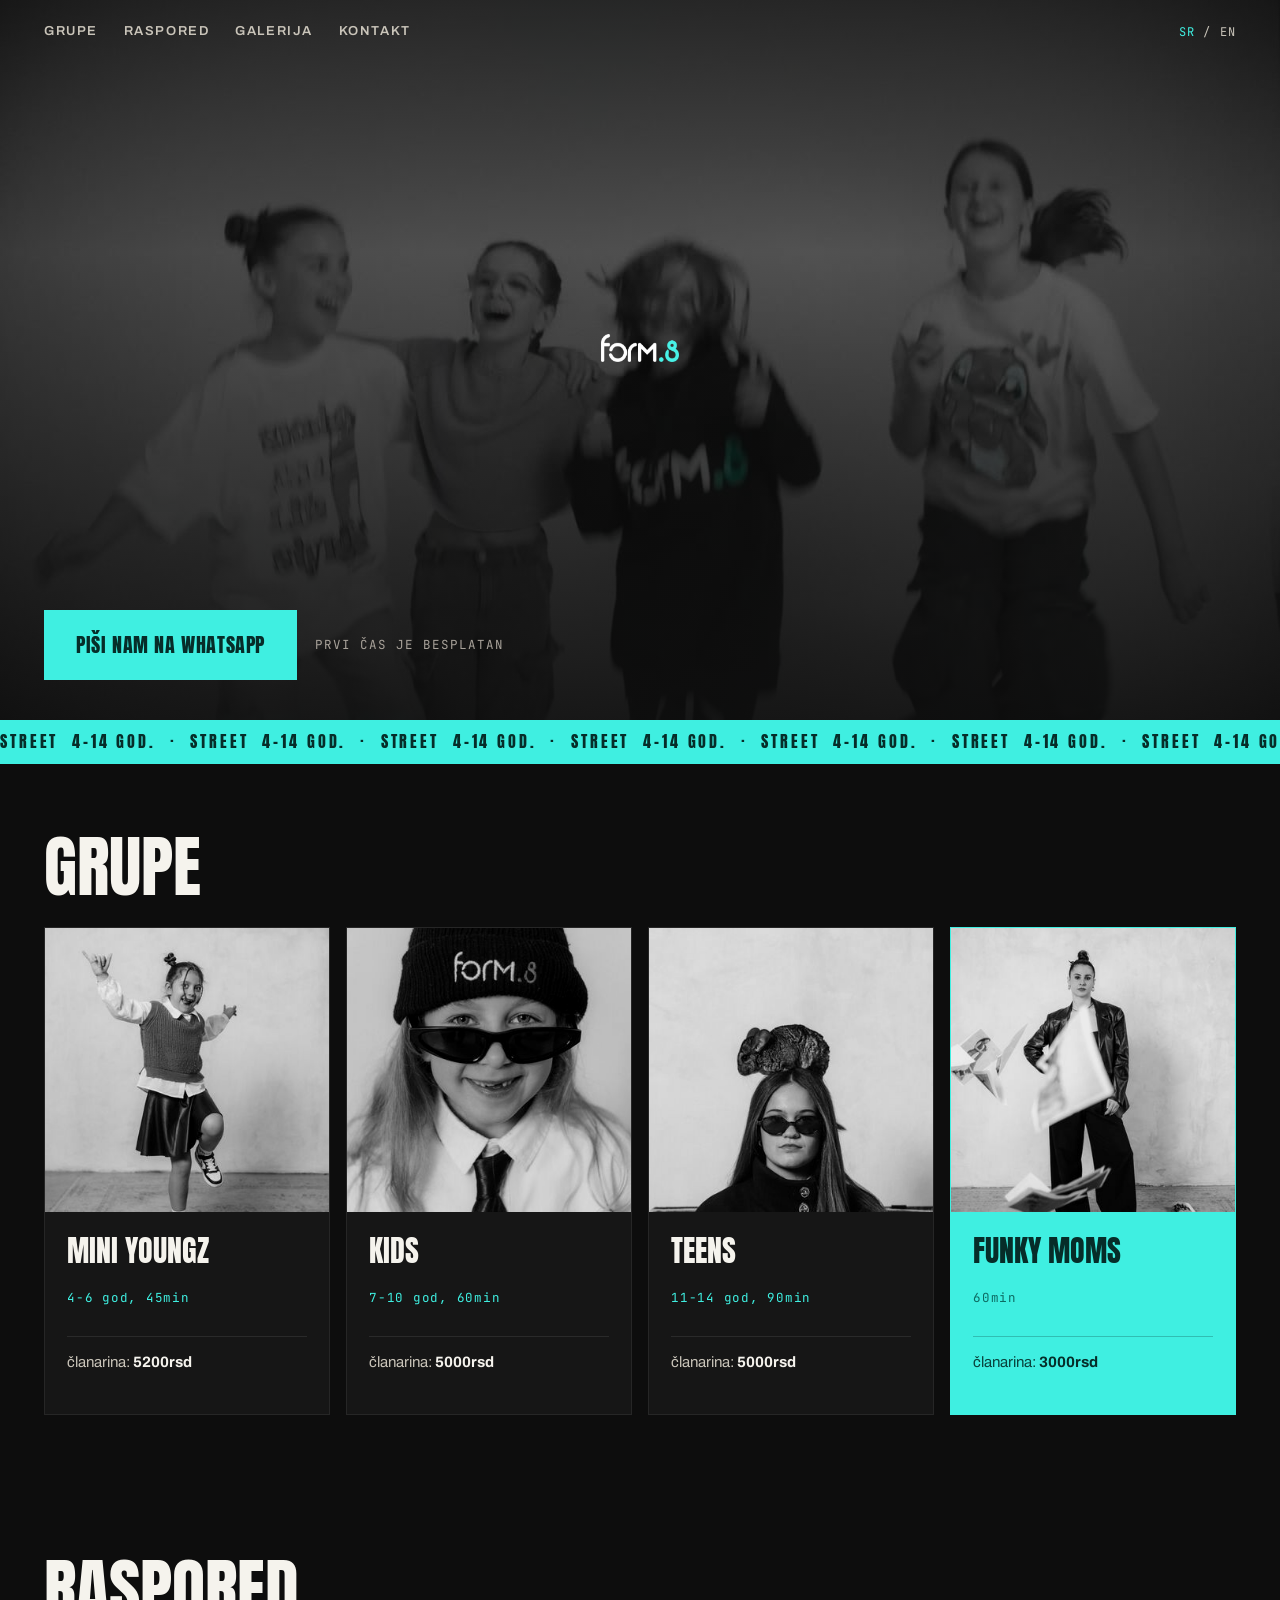
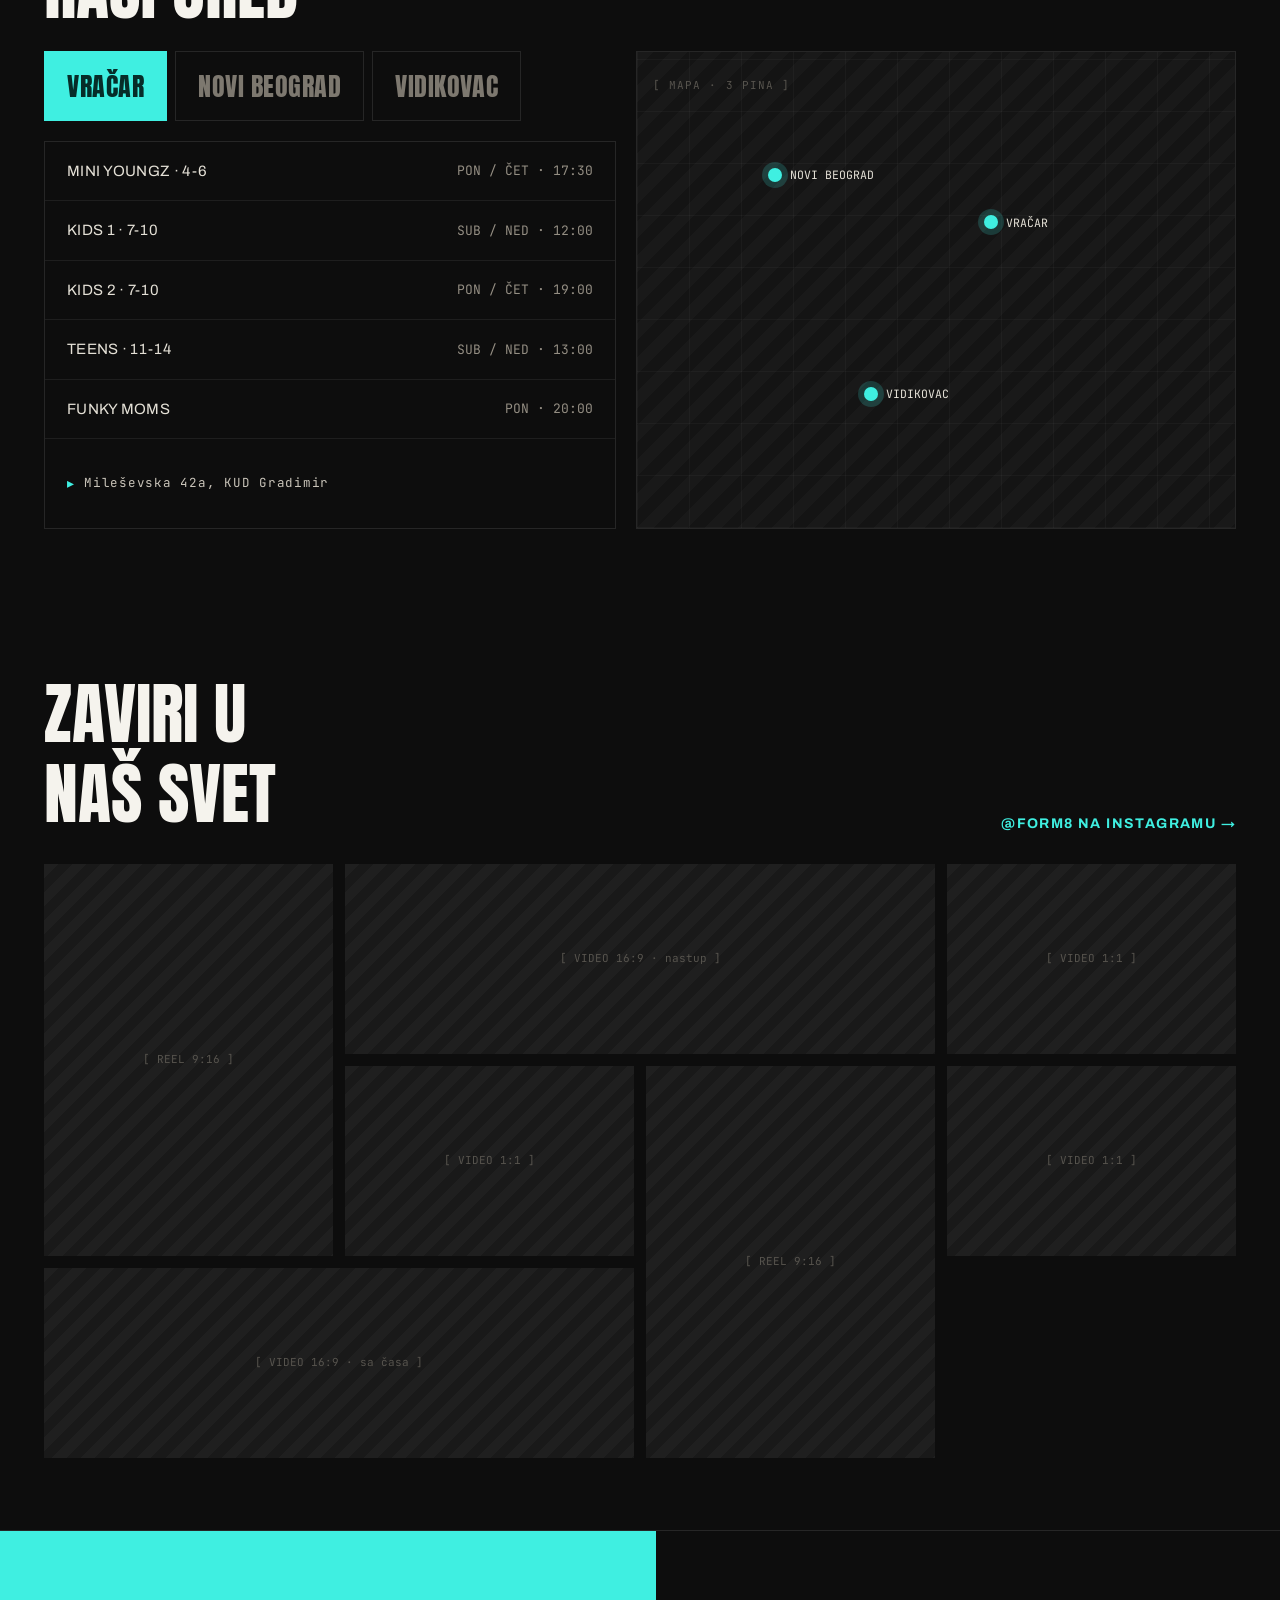
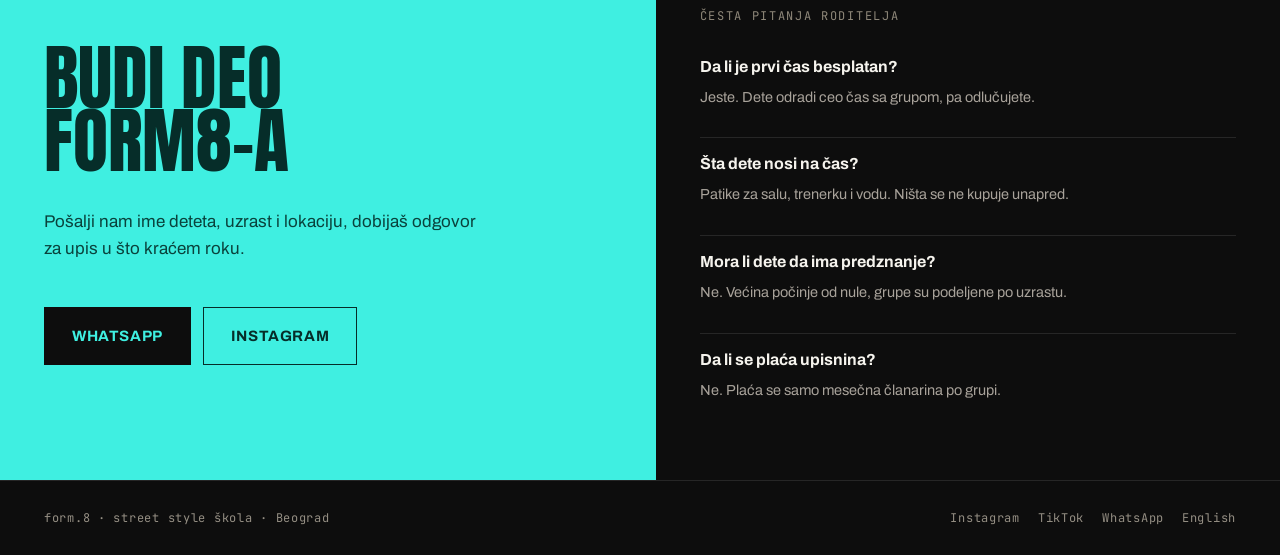
==== commit 214d2843: "Hero video u herou, kvadratne slike grupa Hero: video loop umesto privremene fotografije, poster se " ====
--- a/index.html
+++ b/index.html
@@ -28,13 +28,14 @@
 <link rel="preconnect" href="https://fonts.gstatic.com" crossorigin>
 <link href="https://fonts.googleapis.com/css2?family=Anton&family=Archivo:wght@400;600;700&family=JetBrains+Mono:wght@400;700&display=swap" rel="stylesheet">
 <link rel="stylesheet" href="assets/css/site.css">
+<link rel="preload" as="image" href="assets/img/hero/hero-poster.jpg" media="(min-width: 701px)" fetchpriority="high">
+<link rel="preload" as="image" href="assets/img/hero/hero-poster-640.jpg" media="(max-width: 700px)" fetchpriority="high">
 
 <!-- TODO pre puštanja u rad:
      1. zameniti broj u wa.me linkovima pravim WhatsApp brojem
      2. zameniti Instagram i TikTok handle
      3. dopuniti JSON-LD sa geo koordinatama i telefonom
-     4. zameniti hero foto pravim video loopom (video/hero.mp4 + poster)
-     5. proveriti cene sa školom, sada su iz makete -->
+     4. proveriti cene sa školom, sada su iz makete -->
 
 <script type="application/ld+json">
 {
@@ -108,7 +109,14 @@
 <a class="skip" href="#main">Preskoči na sadržaj</a>
 
 <header class="hero">
-  <img class="hero__media" src="assets/img/hero/hero-placeholder.jpg" alt="" width="2000" height="1333" fetchpriority="high">
+  <picture>
+    <source media="(max-width: 700px)" srcset="assets/img/hero/hero-poster-640.jpg" width="640" height="800">
+    <img class="hero__media" src="assets/img/hero/hero-poster.jpg" alt="" width="1280" height="720" fetchpriority="high">
+  </picture>
+  <video class="hero__media hero__video" data-hero
+         data-wide="assets/video/hero-1280.mp4"
+         data-narrow="assets/video/hero-640.mp4"
+         muted loop playsinline preload="none" aria-hidden="true"></video>
   <div class="hero__scrim"></div>
 
   <nav class="nav" aria-label="Glavna navigacija">
@@ -128,8 +136,6 @@
     <span class="sr-only">form.8, škola hip hopa i street stylea za decu 4-14 godina u Beogradu</span>
   </h1>
 
-  <p class="hero__note">[ privremena foto, ide video loop ]</p>
-
   <div class="hero__cta">
     <a class="btn btn--acid btn--display" href="https://wa.me/381600000000?text=Zdravo%20form.8%2C%20zanima%20me%20probni%20%C4%8Das" rel="noopener">Piši nam na WhatsApp</a>
     <span class="hero__free">PRVI ČAS JE BESPLATAN</span>
@@ -150,7 +156,7 @@
         <img class="group__ph" src="assets/img/groups/mini-youngz-360.jpg"
              srcset="assets/img/groups/mini-youngz-360.jpg 360w, assets/img/groups/mini-youngz-720.jpg 720w"
              sizes="(max-width: 520px) 100vw, (max-width: 1040px) 45vw, 340px"
-             alt="Devojčica iz grupe Mini Youngz na času" width="360" height="450">
+             alt="Devojčica iz grupe Mini Youngz na času" width="360" height="360">
         <div class="group__body">
           <h3 class="group__name">Mini Youngz</h3>
           <p class="group__meta">4-6 god, 45min</p>
@@ -162,7 +168,7 @@
         <img class="group__ph" src="assets/img/groups/kids-360.jpg"
              srcset="assets/img/groups/kids-360.jpg 360w, assets/img/groups/kids-720.jpg 720w"
              sizes="(max-width: 520px) 100vw, (max-width: 1040px) 45vw, 340px"
-             alt="Devojčica iz grupe Kids u form.8 kapi" width="360" height="450" loading="lazy" decoding="async">
+             alt="Devojčica iz grupe Kids u form.8 kapi" width="360" height="360" loading="lazy" decoding="async">
         <div class="group__body">
           <h3 class="group__name">Kids</h3>
           <p class="group__meta">7-10 god, 60min</p>
@@ -174,7 +180,7 @@
         <img class="group__ph" src="assets/img/groups/teens-360.jpg"
              srcset="assets/img/groups/teens-360.jpg 360w, assets/img/groups/teens-720.jpg 720w"
              sizes="(max-width: 520px) 100vw, (max-width: 1040px) 45vw, 340px"
-             alt="Devojka iz grupe Teens" width="360" height="450" loading="lazy" decoding="async">
+             alt="Devojka iz grupe Teens" width="360" height="360" loading="lazy" decoding="async">
         <div class="group__body">
           <h3 class="group__name">Teens</h3>
           <p class="group__meta">11-14 god, 90min</p>
@@ -186,7 +192,7 @@
         <img class="group__ph" src="assets/img/groups/funky-moms-360.jpg"
              srcset="assets/img/groups/funky-moms-360.jpg 360w, assets/img/groups/funky-moms-720.jpg 720w"
              sizes="(max-width: 520px) 100vw, (max-width: 1040px) 45vw, 340px"
-             alt="Polaznica grupe Funky Moms" width="360" height="450" loading="lazy" decoding="async">
+             alt="Polaznica grupe Funky Moms" width="360" height="360" loading="lazy" decoding="async">
         <div class="group__body">
           <h3 class="group__name">Funky Moms</h3>
           <p class="group__meta">60min</p>
--- a/assets/css/site.css
+++ b/assets/css/site.css
@@ -119,11 +119,15 @@
   position: absolute; inset: 0;
   width: 100%; height: 100%;
   object-fit: cover;
-  filter: grayscale(1) contrast(1.08) brightness(.85);
-}
+  filter: contrast(1.06) brightness(.62);
+}
+/* Video se ucitava tek posle load-a, dotle se vidi poster ispod njega. */
+.hero__video { opacity: 0; transition: opacity .8s ease; }
+.hero__video.is-playing { opacity: 1; }
+@media (prefers-reduced-motion: reduce) { .hero__video { display: none; } }
 .hero__scrim {
   position: absolute; inset: 0;
-  background: linear-gradient(180deg, rgba(13,13,13,.72) 0%, rgba(13,13,13,.2) 35%, rgba(13,13,13,.88) 100%);
+  background: linear-gradient(180deg, rgba(13,13,13,.78) 0%, rgba(13,13,13,.42) 35%, rgba(13,13,13,.9) 100%);
 }
 .hero__logo { position: relative; width: clamp(52px, 7vw, 78px); height: auto; }
 
@@ -210,7 +214,7 @@
   display: flex; flex-direction: column;
 }
 .group--accent { background: var(--acid); color: var(--acid-deep); border-color: var(--acid); }
-.group__ph { aspect-ratio: 4 / 5; }
+.group__ph { aspect-ratio: 1 / 1; }
 img.group__ph {
   width: 100%; height: auto;
   object-fit: cover;
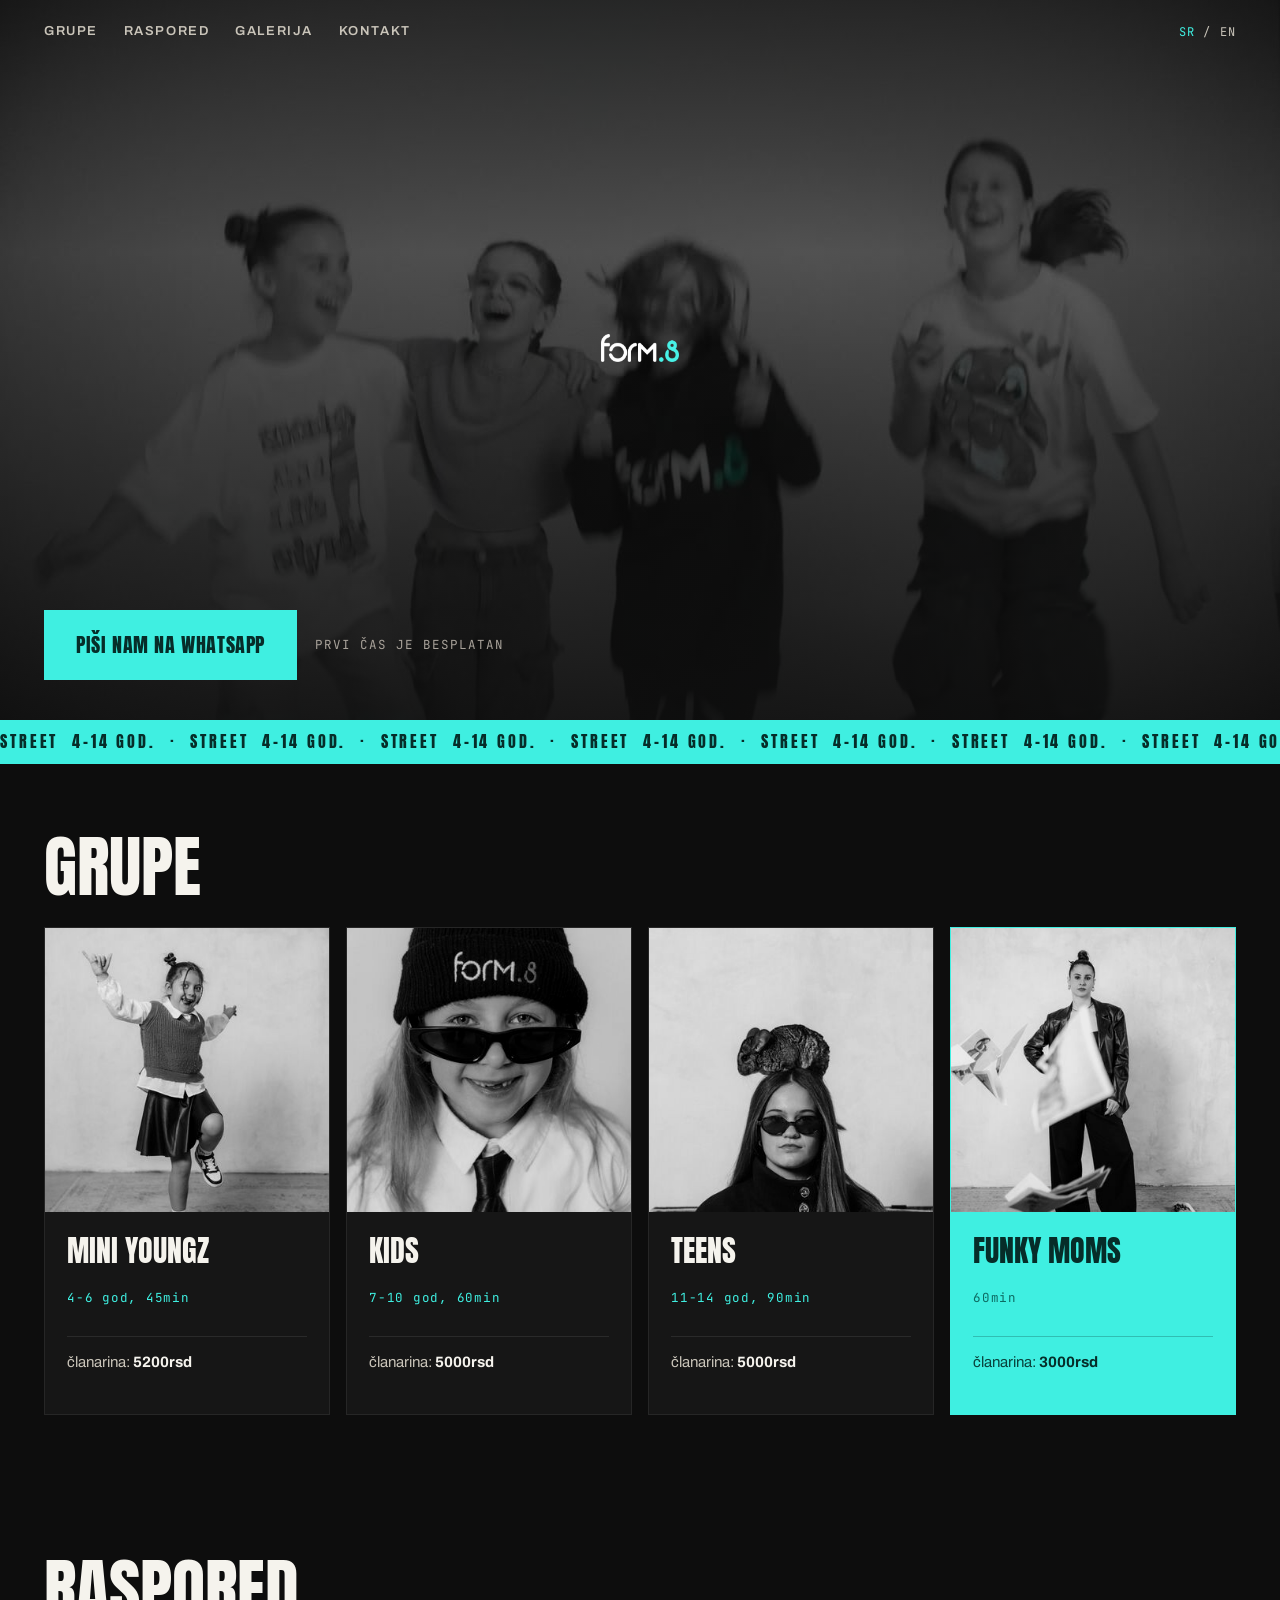
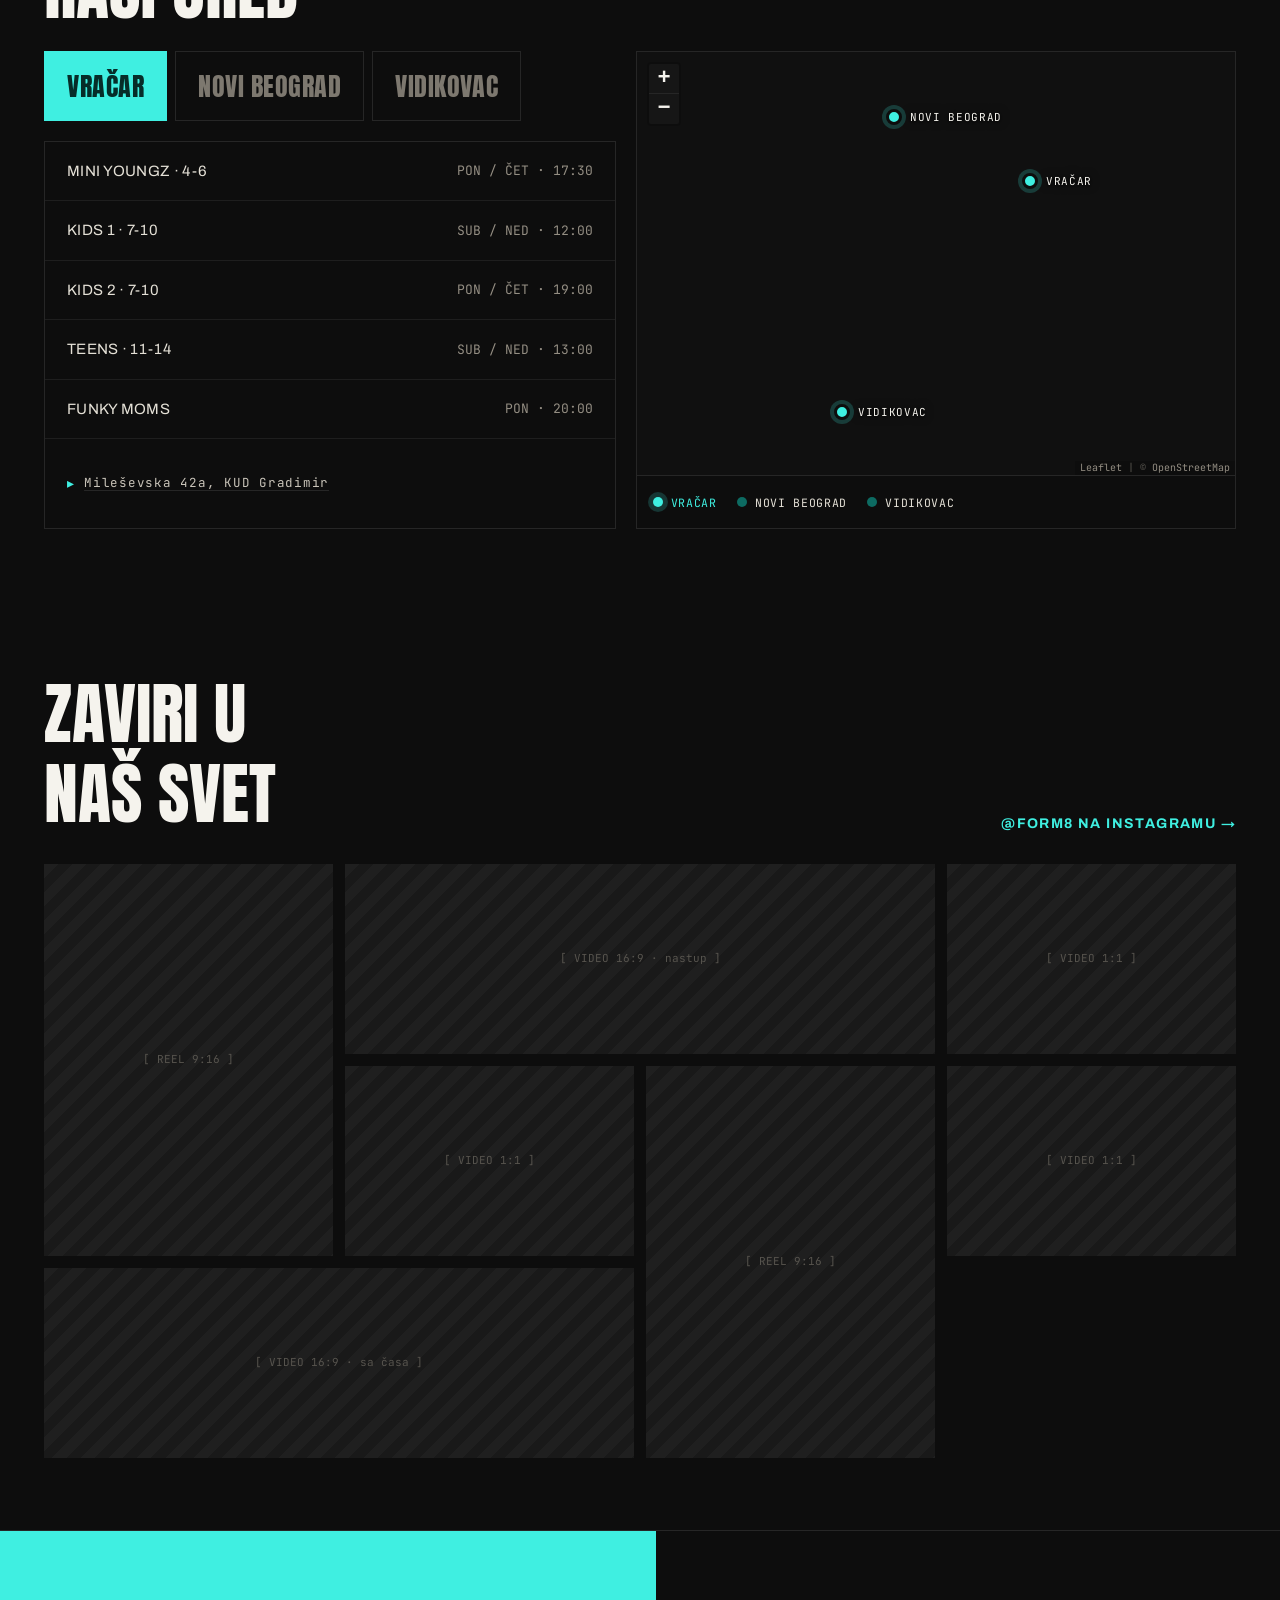
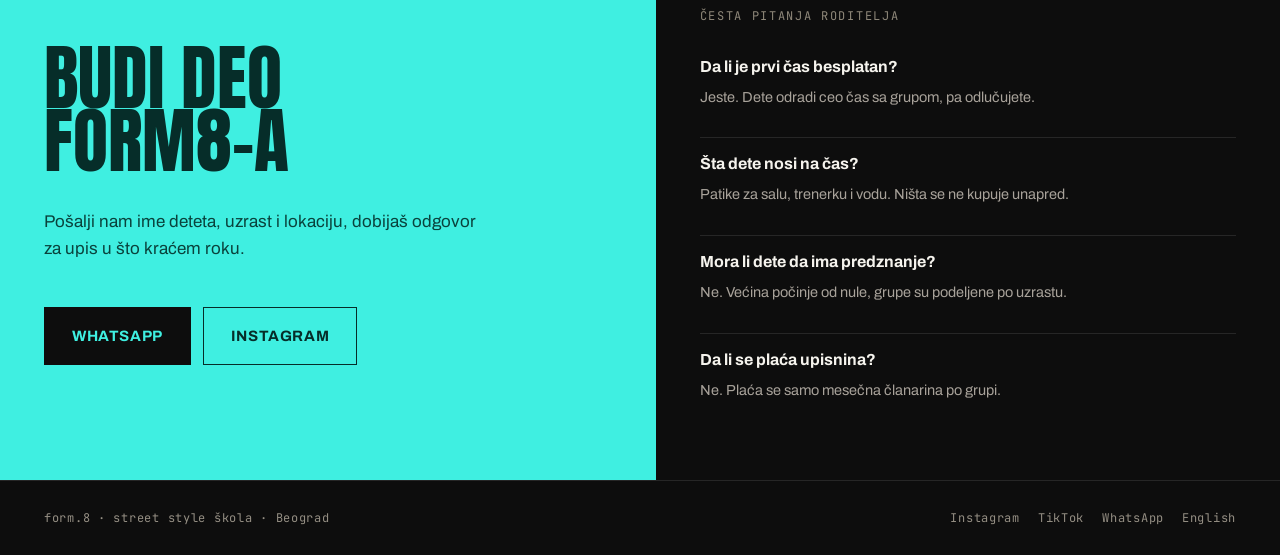
==== commit 8a65cf84: "Mapa lokacija: Leaflet i OpenStreetMap, tačni pinovi Placeholder boks sa tri lažna pina zamenjen pra" ====
--- a/index.html
+++ b/index.html
@@ -34,7 +34,7 @@
 <!-- TODO pre puštanja u rad:
      1. zameniti broj u wa.me linkovima pravim WhatsApp brojem
      2. zameniti Instagram i TikTok handle
-     3. dopuniti JSON-LD sa geo koordinatama i telefonom
+     3. dopuniti JSON-LD telefonom sala
      4. proveriti cene sa školom, sada su iz makete -->
 
 <script type="application/ld+json">
@@ -63,6 +63,8 @@
       "name": "form.8 Vračar",
       "parentOrganization": { "@id": "https://lazarilic.github.io/form8/#org" },
       "address": { "@type": "PostalAddress", "streetAddress": "Mileševska 42a", "addressLocality": "Beograd", "addressRegion": "Vračar", "addressCountry": "RS" },
+      "geo": { "@type": "GeoCoordinates", "latitude": 44.7984713, "longitude": 20.4819718 },
+      "hasMap": "https://maps.app.goo.gl/GxmkrBxJBNB7VgoX9",
       "openingHoursSpecification": [
         { "@type": "OpeningHoursSpecification", "dayOfWeek": ["Monday"], "opens": "17:30", "closes": "21:00" },
         { "@type": "OpeningHoursSpecification", "dayOfWeek": ["Thursday"], "opens": "17:30", "closes": "20:00" },
@@ -75,6 +77,8 @@
       "name": "form.8 Novi Beograd",
       "parentOrganization": { "@id": "https://lazarilic.github.io/form8/#org" },
       "address": { "@type": "PostalAddress", "streetAddress": "Milentija Popovića 1", "addressLocality": "Beograd", "addressRegion": "Novi Beograd", "addressCountry": "RS" },
+      "geo": { "@type": "GeoCoordinates", "latitude": 44.8140220, "longitude": 20.4352170 },
+      "hasMap": "https://maps.app.goo.gl/BHgirXsrQzGwyJZJ7",
       "openingHoursSpecification": [
         { "@type": "OpeningHoursSpecification", "dayOfWeek": ["Saturday", "Sunday"], "opens": "11:00", "closes": "13:30" }
       ]
@@ -85,6 +89,8 @@
       "name": "form.8 Vidikovac",
       "parentOrganization": { "@id": "https://lazarilic.github.io/form8/#org" },
       "address": { "@type": "PostalAddress", "streetAddress": "Pilota Mihaila Petrovića 75a", "addressLocality": "Beograd", "addressRegion": "Vidikovac", "addressCountry": "RS" },
+      "geo": { "@type": "GeoCoordinates", "latitude": 44.7421147, "longitude": 20.4173993 },
+      "hasMap": "https://maps.app.goo.gl/mXNb7coaJdxCdDgm6",
       "openingHoursSpecification": [
         { "@type": "OpeningHoursSpecification", "dayOfWeek": ["Wednesday"], "opens": "19:00", "closes": "21:30" },
         { "@type": "OpeningHoursSpecification", "dayOfWeek": ["Saturday"], "opens": "10:00", "closes": "12:30" }
@@ -220,28 +226,35 @@
           <div class="panel__row"><span class="panel__label">KIDS 2 · 7-10</span><span class="panel__time">PON / ČET · 19:00</span></div>
           <div class="panel__row"><span class="panel__label">TEENS · 11-14</span><span class="panel__time">SUB / NED · 13:00</span></div>
           <div class="panel__row"><span class="panel__label">FUNKY MOMS</span><span class="panel__time">PON · 20:00</span></div>
-          <p class="panel__foot"><span aria-hidden="true">▸</span><span class="panel__street">Mileševska 42a, KUD Gradimir</span></p>
+          <p class="panel__foot"><span aria-hidden="true">▸</span><a class="panel__street" href="https://maps.app.goo.gl/GxmkrBxJBNB7VgoX9" target="_blank" rel="noopener">Mileševska 42a, KUD Gradimir</a></p>
         </div>
 
         <div class="panel" role="tabpanel" id="panel-nbgd" aria-labelledby="tab-nbgd" tabindex="0" hidden>
           <div class="panel__row"><span class="panel__label">KIDS · 7-10</span><span class="panel__time">SUB / NED · 11:00</span></div>
           <div class="panel__row"><span class="panel__label">TEENS · 11-14</span><span class="panel__time">SUB / NED · 12:00</span></div>
-          <p class="panel__foot"><span aria-hidden="true">▸</span><span class="panel__street">Milentija Popovića 1, Urban Dance Studio</span></p>
+          <p class="panel__foot"><span aria-hidden="true">▸</span><a class="panel__street" href="https://maps.app.goo.gl/BHgirXsrQzGwyJZJ7" target="_blank" rel="noopener">Milentija Popovića 1, Urban Dance Studio</a></p>
         </div>
 
         <div class="panel" role="tabpanel" id="panel-vidikovac" aria-labelledby="tab-vidikovac" tabindex="0" hidden>
           <div class="panel__row"><span class="panel__label">KIDS · 7-10</span><span class="panel__time">SRE 19:00 / SUB 10:00</span></div>
           <div class="panel__row"><span class="panel__label">TEENS · 11-14</span><span class="panel__time">SRE 20:00 / SUB 11:00</span></div>
-          <p class="panel__foot"><span aria-hidden="true">▸</span><span class="panel__street">Pilota Mihaila Petrovića 75a</span></p>
+          <p class="panel__foot"><span aria-hidden="true">▸</span><a class="panel__street" href="https://maps.app.goo.gl/mXNb7coaJdxCdDgm6" target="_blank" rel="noopener">Pilota Mihaila Petrovića 75a</a></p>
         </div>
       </div>
 
-      <div class="map">
-        <div class="map__grid"></div>
-        <p class="map__note">[ MAPA · 3 PINA ]</p>
-        <a class="map__pin map__pin--1" href="#panel-vracar" data-loc="0">VRAČAR</a>
-        <a class="map__pin map__pin--2" href="#panel-nbgd" data-loc="1">NOVI BEOGRAD</a>
-        <a class="map__pin map__pin--3" href="#panel-vidikovac" data-loc="2">VIDIKOVAC</a>
+      <div class="map" data-map data-leaflet="assets/vendor/leaflet/" data-cta="Otvori u Google mapama">
+        <div class="map__canvas">
+          <div class="map__grid"></div>
+          <p class="map__note">[ MAPA ]</p>
+        </div>
+        <ul class="map__legend" aria-label="Lokacije na mapi">
+          <li><a class="map__pin" href="#panel-vracar" data-loc="0"
+                 data-lat="44.7984713" data-lng="20.4819718" data-address="Mileševska 42a, KUD Gradimir" data-url="https://maps.app.goo.gl/GxmkrBxJBNB7VgoX9">Vračar</a></li>
+          <li><a class="map__pin" href="#panel-nbgd" data-loc="1"
+                 data-lat="44.8140220" data-lng="20.4352170" data-address="Milentija Popovića 1, Urban Dance Studio" data-url="https://maps.app.goo.gl/BHgirXsrQzGwyJZJ7">Novi Beograd</a></li>
+          <li><a class="map__pin" href="#panel-vidikovac" data-loc="2"
+                 data-lat="44.7421147" data-lng="20.4173993" data-address="Pilota Mihaila Petrovića 75a" data-url="https://maps.app.goo.gl/mXNb7coaJdxCdDgm6">Vidikovac</a></li>
+        </ul>
       </div>
 
     </div>
--- a/assets/css/site.css
+++ b/assets/css/site.css
@@ -280,13 +280,21 @@
   display: flex; align-items: center; gap: 10px;
 }
 .panel__foot span:first-child { color: var(--acid); font-size: 14px; }
-.panel__street { font-family: var(--mono); font-size: 12.5px; color: var(--text); letter-spacing: .06em; }
+.panel__street {
+  font-family: var(--mono); font-size: 12.5px; color: var(--text); letter-spacing: .06em;
+  text-decoration: underline; text-underline-offset: 3px; text-decoration-color: var(--line);
+}
+.panel__street:hover { color: var(--acid); text-decoration-color: var(--acid-dim); }
 
 .map {
-  position: relative; min-height: 420px;
+  position: relative;
+  display: grid;
+  grid-template-rows: 1fr auto;
+  min-height: 420px;
+  border: 1px solid var(--line);
   background: repeating-linear-gradient(135deg, #191919 0 12px, #141414 12px 24px);
-  border: 1px solid var(--line);
-}
+}
+.map__canvas { position: relative; min-height: 340px; background: #101010; }
 .map__grid {
   position: absolute; inset: 0;
   background:
@@ -298,20 +306,85 @@
   font-family: var(--mono); font-size: 11px;
   color: var(--text-faint); letter-spacing: .1em;
 }
+
+.map__legend {
+  display: flex; flex-wrap: wrap; gap: 10px 20px;
+  margin: 0; padding: 14px 16px; list-style: none;
+  background: var(--ink); border-top: 1px solid var(--line);
+}
 .map__pin {
-  position: absolute;
-  display: flex; align-items: center; gap: 8px;
-  font-family: var(--mono); font-size: 11.5px; color: #e4e0d6;
+  display: inline-flex; align-items: center; gap: 8px;
+  font-family: var(--mono); font-size: 11.5px; letter-spacing: .06em;
+  text-transform: uppercase; color: #e4e0d6;
 }
 .map__pin::before {
-  content: ""; width: 14px; height: 14px; border-radius: 50%;
-  background: var(--acid); box-shadow: 0 0 0 6px rgba(63,239,225,.18);
-  flex: none;
+  content: ""; width: 10px; height: 10px; border-radius: 50%;
+  background: var(--acid-dim); flex: none;
 }
 .map__pin:hover { color: var(--acid); }
-.map__pin--1 { top: 34%; left: 58%; }
-.map__pin--2 { top: 24%; left: 22%; }
-.map__pin--3 { top: 70%; left: 38%; }
+.map__pin[aria-current="true"] { color: var(--acid); }
+.map__pin[aria-current="true"]::before {
+  background: var(--acid); box-shadow: 0 0 0 5px rgba(63,239,225,.18);
+}
+
+/* Leaflet, prilagodjen tamnoj temi.
+   leaflet.css se ubacuje iz JS-a, dakle posle ovog fajla, pa svako pravilo
+   ide kroz .map da bi bilo specificnije od Leafletovog. */
+
+/* OSM tajlovi su svetli, filter ih obrce u tamne. Markeri, kontrole i popup
+   su u drugim panama, filter ih ne dira. */
+.map .leaflet-tile-pane {
+  filter: invert(1) hue-rotate(180deg) brightness(.88) contrast(.8) grayscale(.75);
+}
+
+.map .leaflet-container {
+  background: #101010;
+  font-family: var(--body); font-size: 13px;
+}
+.map .leaflet-container a { color: var(--acid); }
+.map .leaflet-bar { border: 0; box-shadow: none; }
+.map .leaflet-bar a, .map .leaflet-bar a:hover {
+  background: #161616; color: var(--paper);
+  border-bottom-color: var(--line);
+}
+.map .leaflet-bar a:hover { color: var(--acid); }
+.map .leaflet-bar a.leaflet-disabled { background: #121212; color: var(--text-faint); }
+.map .leaflet-container .leaflet-control-attribution {
+  background: rgba(13,13,13,.82); color: var(--text-faint);
+  font-family: var(--mono); font-size: 10px;
+}
+.map .leaflet-control-attribution a { color: var(--text-dim); }
+
+.map .map__marker { background: none; border: 0; }
+.map__marker__dot {
+  position: absolute; top: 0; left: 0;
+  width: 16px; height: 16px; border-radius: 50%;
+  background: var(--acid); border: 3px solid var(--ink);
+  box-shadow: 0 0 0 4px rgba(63,239,225,.2);
+}
+.map__marker__label {
+  position: absolute; top: 50%; left: 24px; transform: translateY(-50%);
+  white-space: nowrap;
+  font-family: var(--mono); font-size: 11px; letter-spacing: .06em;
+  text-transform: uppercase; color: var(--paper);
+  text-shadow: 0 1px 3px #000, 0 0 10px #000;
+}
+.map__marker:hover .map__marker__label { color: var(--acid); }
+
+.map .leaflet-popup-content-wrapper, .map .leaflet-popup-tip {
+  background: var(--ink-2); color: var(--paper);
+  border: 1px solid var(--line); border-radius: 0;
+  box-shadow: 0 12px 30px rgba(0,0,0,.5);
+}
+.map .leaflet-popup-content { margin: 12px 14px; }
+.map .leaflet-popup-close-button { color: var(--text-dim); }
+.map .leaflet-popup-close-button:hover { color: var(--acid); }
+.map__pop-name {
+  display: block; font-family: var(--mono); font-size: 12px; font-weight: 400;
+  letter-spacing: .06em; text-transform: uppercase; color: var(--acid);
+}
+.map__pop-addr { display: block; margin: 4px 0 8px; color: var(--text); }
+.map__pop-link { font-size: 12.5px; text-decoration: underline; text-underline-offset: 3px; }
 
 /* ---------- galerija ---------- */
 
@@ -389,7 +462,8 @@
 
 @media (max-width: 1040px) {
   .schedule { grid-template-columns: 1fr; }
-  .map { min-height: 300px; }
+  .map { min-height: 340px; }
+  .map__canvas { min-height: 300px; }
   .outro { grid-template-columns: 1fr; }
   .gallery { grid-auto-rows: 150px; }
 }
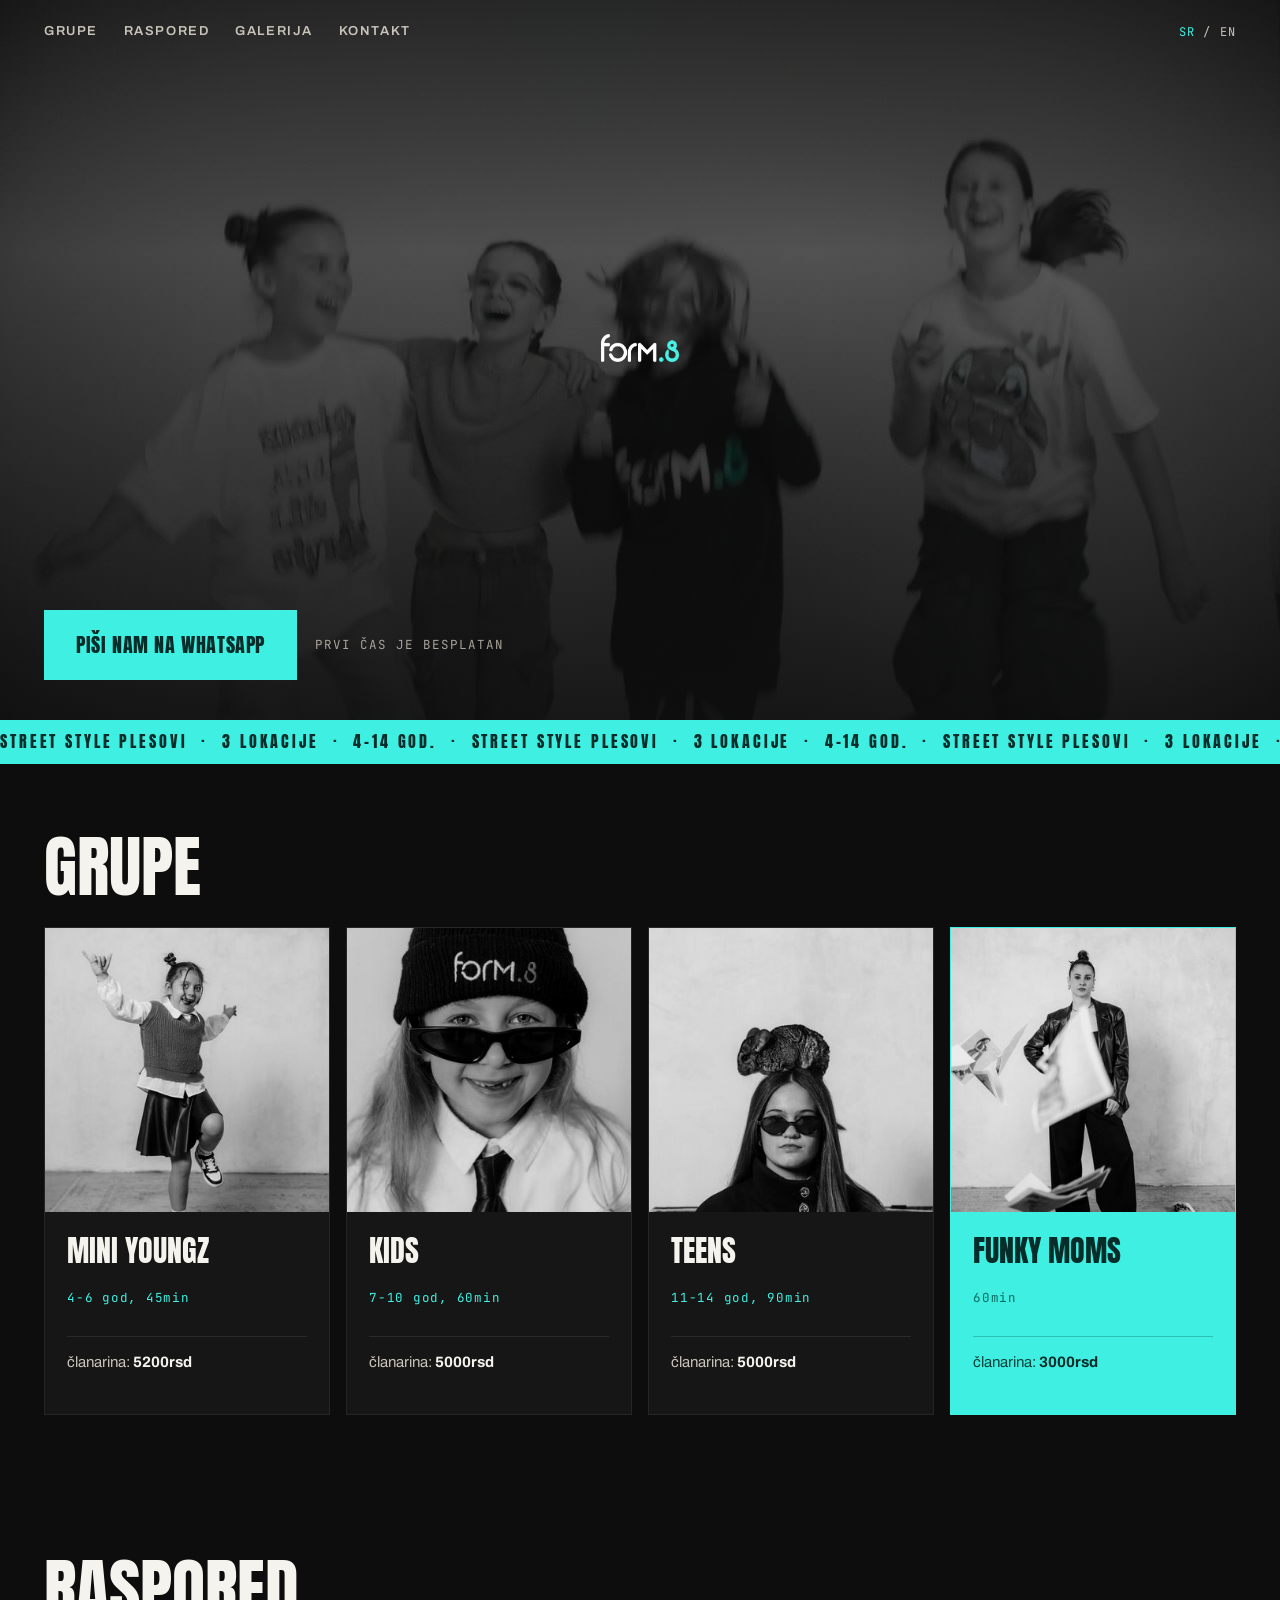
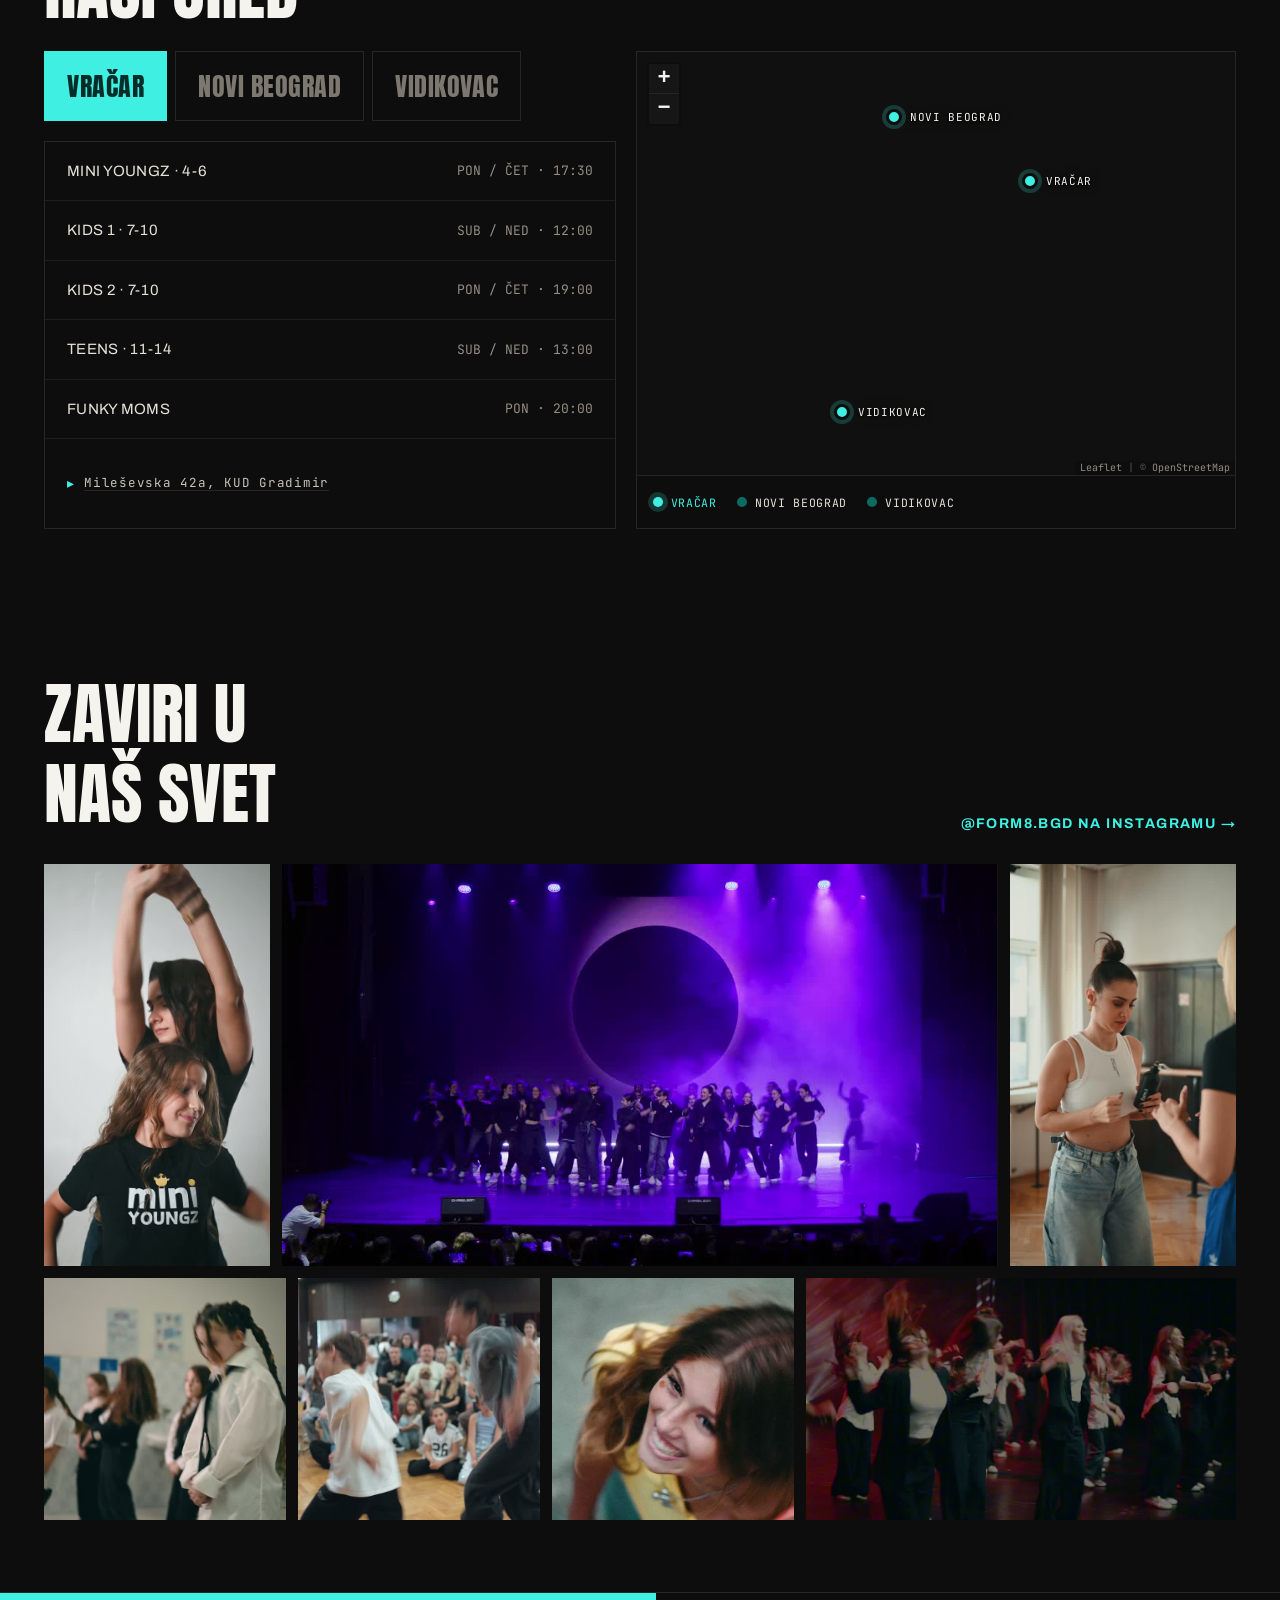
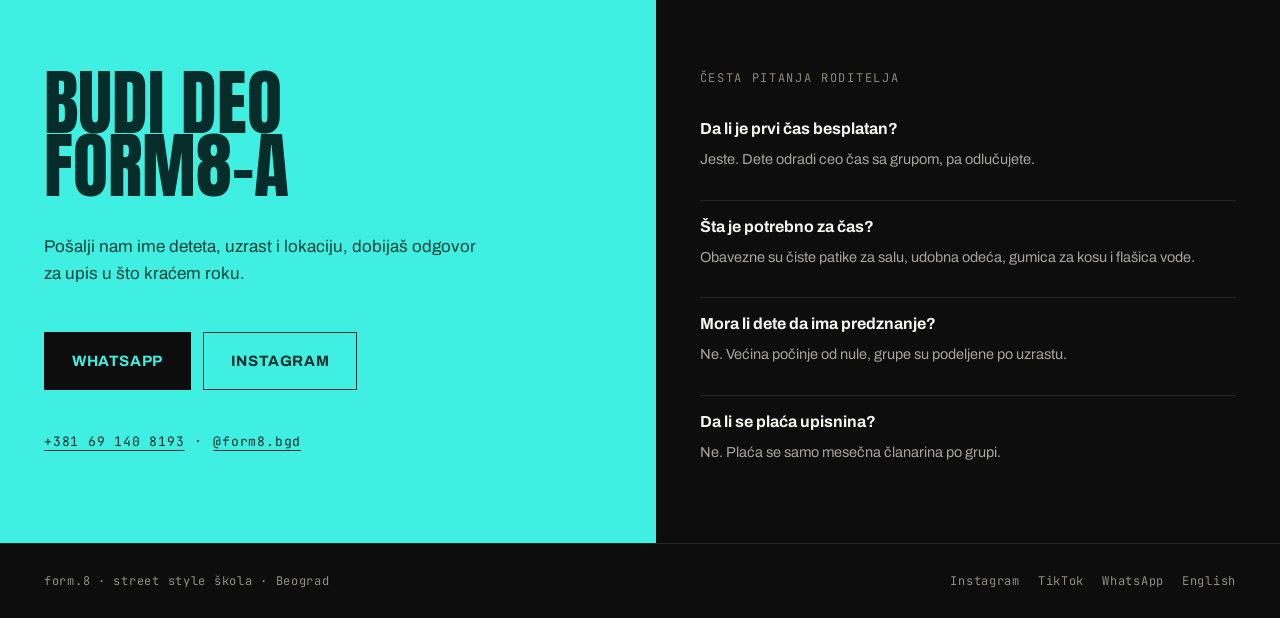
==== commit 762c45bb: "Klipovi u galeriji, pravi Instagram i WhatsApp, nova traka Sedam klipova iz Drive foldera u sekciju " ====
--- a/index.html
+++ b/index.html
@@ -32,10 +32,9 @@
 <link rel="preload" as="image" href="assets/img/hero/hero-poster-640.jpg" media="(max-width: 700px)" fetchpriority="high">
 
 <!-- TODO pre puštanja u rad:
-     1. zameniti broj u wa.me linkovima pravim WhatsApp brojem
-     2. zameniti Instagram i TikTok handle
-     3. dopuniti JSON-LD telefonom sala
-     4. proveriti cene sa školom, sada su iz makete -->
+     1. zameniti TikTok handle, sada je placeholder
+     2. dopuniti JSON-LD telefonom po sali, sada stoji jedan broj na organizaciji
+     3. proveriti cene sa školom, sada su iz makete -->
 
 <script type="application/ld+json">
 {
@@ -47,7 +46,8 @@
       "name": "form.8",
       "url": "https://lazarilic.github.io/form8/",
       "logo": "https://lazarilic.github.io/form8/assets/img/brand/form8-logo.png",
-      "sameAs": ["https://www.instagram.com/form8/", "https://www.tiktok.com/@form8"]
+      "telephone": "+381691408193",
+      "sameAs": ["https://www.instagram.com/form8.bgd/", "https://www.tiktok.com/@form8"]
     },
     {
       "@type": "WebSite",
@@ -101,7 +101,7 @@
       "@id": "https://lazarilic.github.io/form8/#faq",
       "mainEntity": [
         { "@type": "Question", "name": "Da li je prvi čas besplatan?", "acceptedAnswer": { "@type": "Answer", "text": "Jeste. Dete odradi ceo čas sa grupom, pa odlučujete." } },
-        { "@type": "Question", "name": "Šta dete nosi na čas?", "acceptedAnswer": { "@type": "Answer", "text": "Patike za salu, trenerku i vodu. Ništa se ne kupuje unapred." } },
+        { "@type": "Question", "name": "Šta je potrebno za čas?", "acceptedAnswer": { "@type": "Answer", "text": "Obavezne su čiste patike za salu, udobna odeća, gumica za kosu i flašica vode." } },
         { "@type": "Question", "name": "Mora li dete da ima predznanje?", "acceptedAnswer": { "@type": "Answer", "text": "Ne. Većina počinje od nule, grupe su podeljene po uzrastu." } },
         { "@type": "Question", "name": "Da li se plaća upisnina?", "acceptedAnswer": { "@type": "Answer", "text": "Ne. Plaća se samo mesečna članarina po grupi." } }
       ]
@@ -143,13 +143,13 @@
   </h1>
 
   <div class="hero__cta">
-    <a class="btn btn--acid btn--display" href="https://wa.me/381600000000?text=Zdravo%20form.8%2C%20zanima%20me%20probni%20%C4%8Das" rel="noopener">Piši nam na WhatsApp</a>
+    <a class="btn btn--acid btn--display" href="https://wa.me/381691408193?text=Zdravo%20form.8%2C%20zanima%20me%20probni%20%C4%8Das" rel="noopener">Piši nam na WhatsApp</a>
     <span class="hero__free">PRVI ČAS JE BESPLATAN</span>
   </div>
 </header>
 
 <div class="marquee" aria-hidden="true">
-  <div class="marquee__track">STREET&nbsp;&nbsp;4-14 god.&nbsp;&nbsp;·&nbsp;&nbsp;STREET&nbsp;&nbsp;4-14 god.&nbsp;&nbsp;·&nbsp;&nbsp;STREET&nbsp;&nbsp;4-14 god.&nbsp;&nbsp;·&nbsp;&nbsp;STREET&nbsp;&nbsp;4-14 god.&nbsp;&nbsp;·&nbsp;&nbsp;STREET&nbsp;&nbsp;4-14 god.&nbsp;&nbsp;·&nbsp;&nbsp;STREET&nbsp;&nbsp;4-14 god.&nbsp;&nbsp;·&nbsp;&nbsp;STREET&nbsp;&nbsp;4-14 god.&nbsp;&nbsp;·&nbsp;&nbsp;STREET&nbsp;&nbsp;4-14 god.&nbsp;&nbsp;·&nbsp;&nbsp;</div>
+  <div class="marquee__track">Street Style plesovi&nbsp;&nbsp;·&nbsp;&nbsp;3 lokacije&nbsp;&nbsp;·&nbsp;&nbsp;4-14 god.&nbsp;&nbsp;·&nbsp;&nbsp;Street Style plesovi&nbsp;&nbsp;·&nbsp;&nbsp;3 lokacije&nbsp;&nbsp;·&nbsp;&nbsp;4-14 god.&nbsp;&nbsp;·&nbsp;&nbsp;Street Style plesovi&nbsp;&nbsp;·&nbsp;&nbsp;3 lokacije&nbsp;&nbsp;·&nbsp;&nbsp;4-14 god.&nbsp;&nbsp;·&nbsp;&nbsp;Street Style plesovi&nbsp;&nbsp;·&nbsp;&nbsp;3 lokacije&nbsp;&nbsp;·&nbsp;&nbsp;4-14 god.&nbsp;&nbsp;·&nbsp;&nbsp;</div>
 </div>
 
 <main id="main">
@@ -263,16 +263,62 @@
   <section class="section wrap" id="galerija" aria-labelledby="galerija-h">
     <div class="section__head">
       <h2 class="h2 h2--tall" id="galerija-h">Zaviri u<br>naš svet</h2>
-      <a class="section__link" href="https://www.instagram.com/form8/" rel="noopener">@form8 na Instagramu →</a>
+      <a class="section__link" href="https://www.instagram.com/form8.bgd/" rel="noopener">@form8.bgd na Instagramu →</a>
     </div>
     <div class="gallery">
-      <div class="ph gallery__tall">[ REEL 9:16 ]</div>
-      <div class="ph gallery__wide">[ VIDEO 16:9 · nastup ]</div>
-      <div class="ph">[ VIDEO 1:1 ]</div>
-      <div class="ph">[ VIDEO 1:1 ]</div>
-      <div class="ph gallery__tall">[ REEL 9:16 ]</div>
-      <div class="ph">[ VIDEO 1:1 ]</div>
-      <div class="ph gallery__wide">[ VIDEO 16:9 · sa časa ]</div>
+      <div class="gallery__band">
+        <div class="gallery__item gallery__item--9x16">
+          <video class="gallery__video" data-clip
+                 data-src="assets/video/gallery/upis-540.mp4"
+                 poster="assets/img/gallery/upis-540.jpg"
+                 width="540" height="960"
+                 muted loop playsinline preload="none" aria-label="Polaznice grupe Mini Youngz na snimanju za upis u X sezonu"></video>
+        </div>
+        <div class="gallery__item gallery__item--16x9">
+          <video class="gallery__video" data-clip
+                 data-src="assets/video/gallery/party-960.mp4"
+                 poster="assets/img/gallery/party-960.jpg"
+                 width="960" height="540"
+                 muted loop playsinline preload="none" aria-label="Nastup form.8 na velikoj sceni, cela škola na bini"></video>
+        </div>
+        <div class="gallery__item gallery__item--9x16">
+          <video class="gallery__video" data-clip
+                 data-src="assets/video/gallery/toddlerography-540.mp4"
+                 poster="assets/img/gallery/toddlerography-540.jpg"
+                 width="540" height="960"
+                 muted loop playsinline preload="none" aria-label="Trenerice na času Toddlerography u sali"></video>
+        </div>
+      </div>
+      <div class="gallery__band">
+        <div class="gallery__item gallery__item--1x1">
+          <video class="gallery__video" data-clip
+                 data-src="assets/video/gallery/skola-640.mp4"
+                 poster="assets/img/gallery/skola-640.jpg"
+                 width="640" height="640"
+                 muted loop playsinline preload="none" aria-label="Deca plešu u školskom holu"></video>
+        </div>
+        <div class="gallery__item gallery__item--1x1">
+          <video class="gallery__video" data-clip
+                 data-src="assets/video/gallery/battle-640.mp4"
+                 poster="assets/img/gallery/battle-640.jpg"
+                 width="640" height="640"
+                 muted loop playsinline preload="none" aria-label="Plesni battle form.8, dve plesačice pred publikom"></video>
+        </div>
+        <div class="gallery__item gallery__item--1x1">
+          <video class="gallery__video" data-clip
+                 data-src="assets/video/gallery/promo-640.mp4"
+                 poster="assets/img/gallery/promo-640.jpg"
+                 width="640" height="640"
+                 muted loop playsinline preload="none" aria-label="Polaznica form.8 na promo snimanju za 9. sezonu"></video>
+        </div>
+        <div class="gallery__item gallery__item--16x9">
+          <video class="gallery__video" data-clip
+                 data-src="assets/video/gallery/za-anu-960.mp4"
+                 poster="assets/img/gallery/za-anu-960.jpg"
+                 width="960" height="540"
+                 muted loop playsinline preload="none" aria-label="Nastup Za Anu, grupa na sceni pod reflektorima"></video>
+        </div>
+      </div>
     </div>
   </section>
 
@@ -281,9 +327,14 @@
       <h2 class="outro__title" id="kontakt-h">Budi deo<br>Form8-a</h2>
       <p class="outro__lead">Pošalji nam ime deteta, uzrast i lokaciju, dobijaš odgovor za upis u što kraćem roku.</p>
       <div class="outro__buttons">
-        <a class="btn btn--ink" href="https://wa.me/381600000000?text=Zdravo%20form.8%2C%20zanima%20me%20probni%20%C4%8Das" rel="noopener">WhatsApp</a>
-        <a class="btn btn--ghost" href="https://www.instagram.com/form8/" rel="noopener">Instagram</a>
-      </div>
+        <a class="btn btn--ink" href="https://wa.me/381691408193?text=Zdravo%20form.8%2C%20zanima%20me%20probni%20%C4%8Das" rel="noopener">WhatsApp</a>
+        <a class="btn btn--ghost" href="https://www.instagram.com/form8.bgd/" rel="noopener">Instagram</a>
+      </div>
+      <p class="outro__contact">
+        <a href="https://wa.me/381691408193" rel="noopener">+381 69 140 8193</a>
+        <span aria-hidden="true">·</span>
+        <a href="https://www.instagram.com/form8.bgd/" rel="noopener">@form8.bgd</a>
+      </p>
     </div>
 
     <div class="outro__faq">
@@ -294,8 +345,8 @@
           <p class="faq__a">Jeste. Dete odradi ceo čas sa grupom, pa odlučujete.</p>
         </div>
         <div class="faq__item">
-          <h3 class="faq__q">Šta dete nosi na čas?</h3>
-          <p class="faq__a">Patike za salu, trenerku i vodu. Ništa se ne kupuje unapred.</p>
+          <h3 class="faq__q">Šta je potrebno za čas?</h3>
+          <p class="faq__a">Obavezne su čiste patike za salu, udobna odeća, gumica za kosu i flašica vode.</p>
         </div>
         <div class="faq__item">
           <h3 class="faq__q">Mora li dete da ima predznanje?</h3>
@@ -314,14 +365,14 @@
 <footer class="footer">
   <span>form.8 · street style škola · Beograd</span>
   <div class="footer__links">
-    <a href="https://www.instagram.com/form8/" rel="noopener">Instagram</a>
+    <a href="https://www.instagram.com/form8.bgd/" rel="noopener">Instagram</a>
     <a href="https://www.tiktok.com/@form8" rel="noopener">TikTok</a>
-    <a href="https://wa.me/381600000000" rel="noopener">WhatsApp</a>
+    <a href="https://wa.me/381691408193" rel="noopener">WhatsApp</a>
     <a href="en/" hreflang="en">English</a>
   </div>
 </footer>
 
-<a class="sticky-cta" href="https://wa.me/381600000000?text=Zdravo%20form.8%2C%20zanima%20me%20probni%20%C4%8Das" rel="noopener">Probni čas na WhatsApp</a>
+<a class="sticky-cta" href="https://wa.me/381691408193?text=Zdravo%20form.8%2C%20zanima%20me%20probni%20%C4%8Das" rel="noopener">Probni čas na WhatsApp</a>
 
 <script src="assets/js/site.js" defer></script>
 </body>
--- a/assets/css/site.css
+++ b/assets/css/site.css
@@ -388,15 +388,27 @@
 
 /* ---------- galerija ---------- */
 
-.gallery {
-  display: grid;
-  grid-template-columns: repeat(4, 1fr);
-  grid-auto-rows: 190px;
-  gap: 12px;
-}
-.gallery .ph { background: repeating-linear-gradient(135deg, #1f1f1f 0 10px, #191919 10px 20px); }
-.gallery__tall { grid-row: span 2; }
-.gallery__wide { grid-column: span 2; }
+/* Traka po traka. U traci je flex-grow jednak odnosu stranica, pa su svi
+   klipovi u traci iste visine, a svaki zadrzava svoj kadar bez isecanja. */
+.gallery { display: flex; flex-direction: column; gap: 12px; }
+.gallery__band { display: flex; gap: 12px; }
+.gallery__item {
+  flex-grow: var(--ar); flex-shrink: 1; flex-basis: 0;
+  min-width: 0;
+  aspect-ratio: var(--ar);
+  position: relative;
+  overflow: hidden;
+  background: #141414;
+}
+.gallery__item--9x16 { --ar: 0.5625; }
+.gallery__item--1x1  { --ar: 1; }
+.gallery__item--16x9 { --ar: 1.7778; }
+.gallery__video {
+  position: absolute; inset: 0;
+  width: 100%; height: 100%;
+  object-fit: cover;
+  display: block;
+}
 
 /* ---------- dno: CTA + FAQ ---------- */
 
@@ -416,6 +428,14 @@
   line-height: .88; text-transform: uppercase;
 }
 .outro__lead { font-size: 17px; line-height: 1.55; color: var(--acid-mid); max-width: 440px; }
+.outro__contact {
+  margin-top: 22px;
+  font-family: var(--mono); font-size: 13px;
+  letter-spacing: .06em;
+  display: flex; flex-wrap: wrap; gap: 10px;
+}
+.outro__contact a { text-decoration: underline; text-underline-offset: 4px; }
+.outro__contact a:hover { text-decoration: none; }
 .outro__buttons { display: flex; flex-wrap: wrap; gap: 12px; margin-top: 8px; }
 
 .outro__faq {
@@ -465,7 +485,7 @@
   .map { min-height: 340px; }
   .map__canvas { min-height: 300px; }
   .outro { grid-template-columns: 1fr; }
-  .gallery { grid-auto-rows: 150px; }
+  .gallery__band { gap: 10px; }
 }
 
 @media (max-width: 720px) {
@@ -473,8 +493,9 @@
   .hero { padding: 132px var(--pad) 124px; min-height: 600px; }
   .hero__note { display: none; }
   .hero__cta { left: var(--pad); right: var(--pad); bottom: 28px; }
-  .gallery { grid-template-columns: repeat(2, 1fr); grid-auto-rows: 160px; }
-  .gallery__wide { grid-column: span 2; }
+  /* Uspravno slaganje: flex-basis vise ne sme da odredjuje visinu, nju daje aspect-ratio. */
+  .gallery__band { flex-direction: column; }
+  .gallery__item { flex: none; width: 100%; max-height: 76vh; }
   .panel__row { flex-direction: column; align-items: flex-start; gap: 4px; }
   .panel__time { text-align: left; }
   .sticky-cta { display: block; }
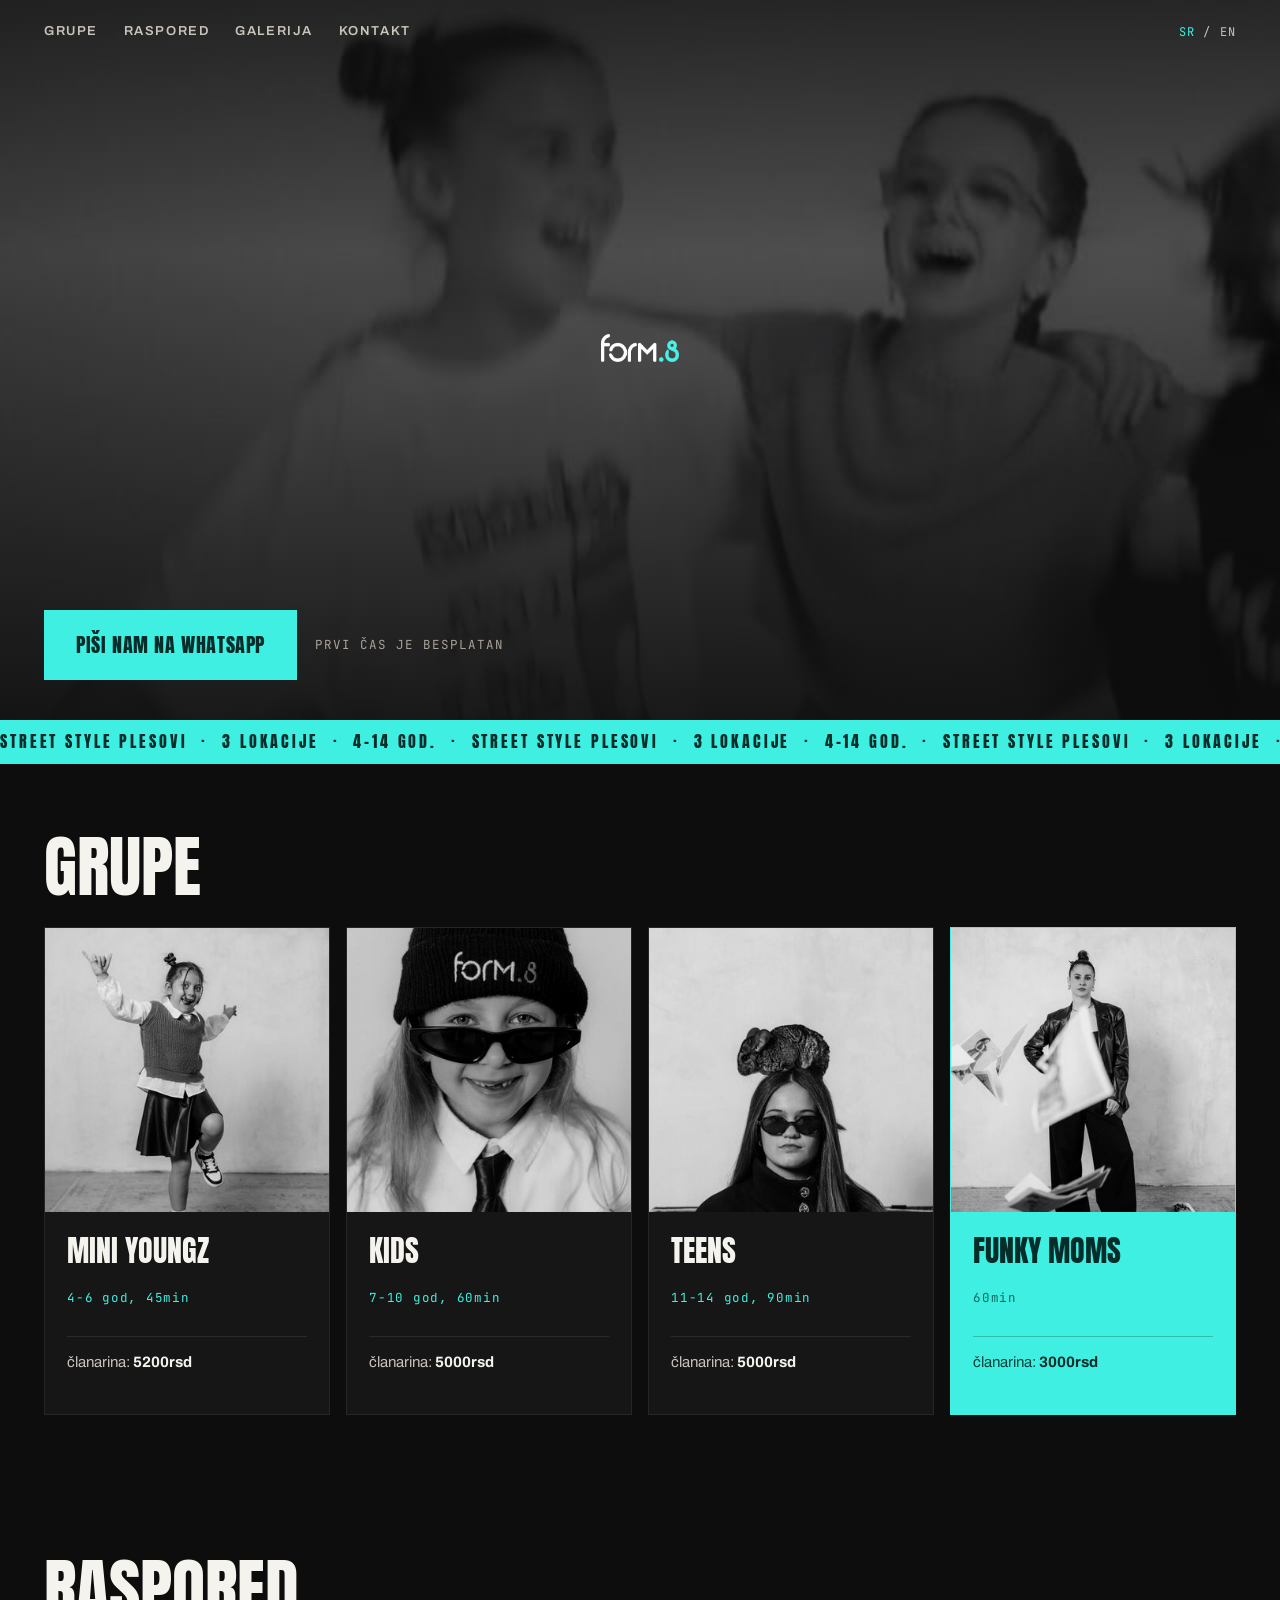
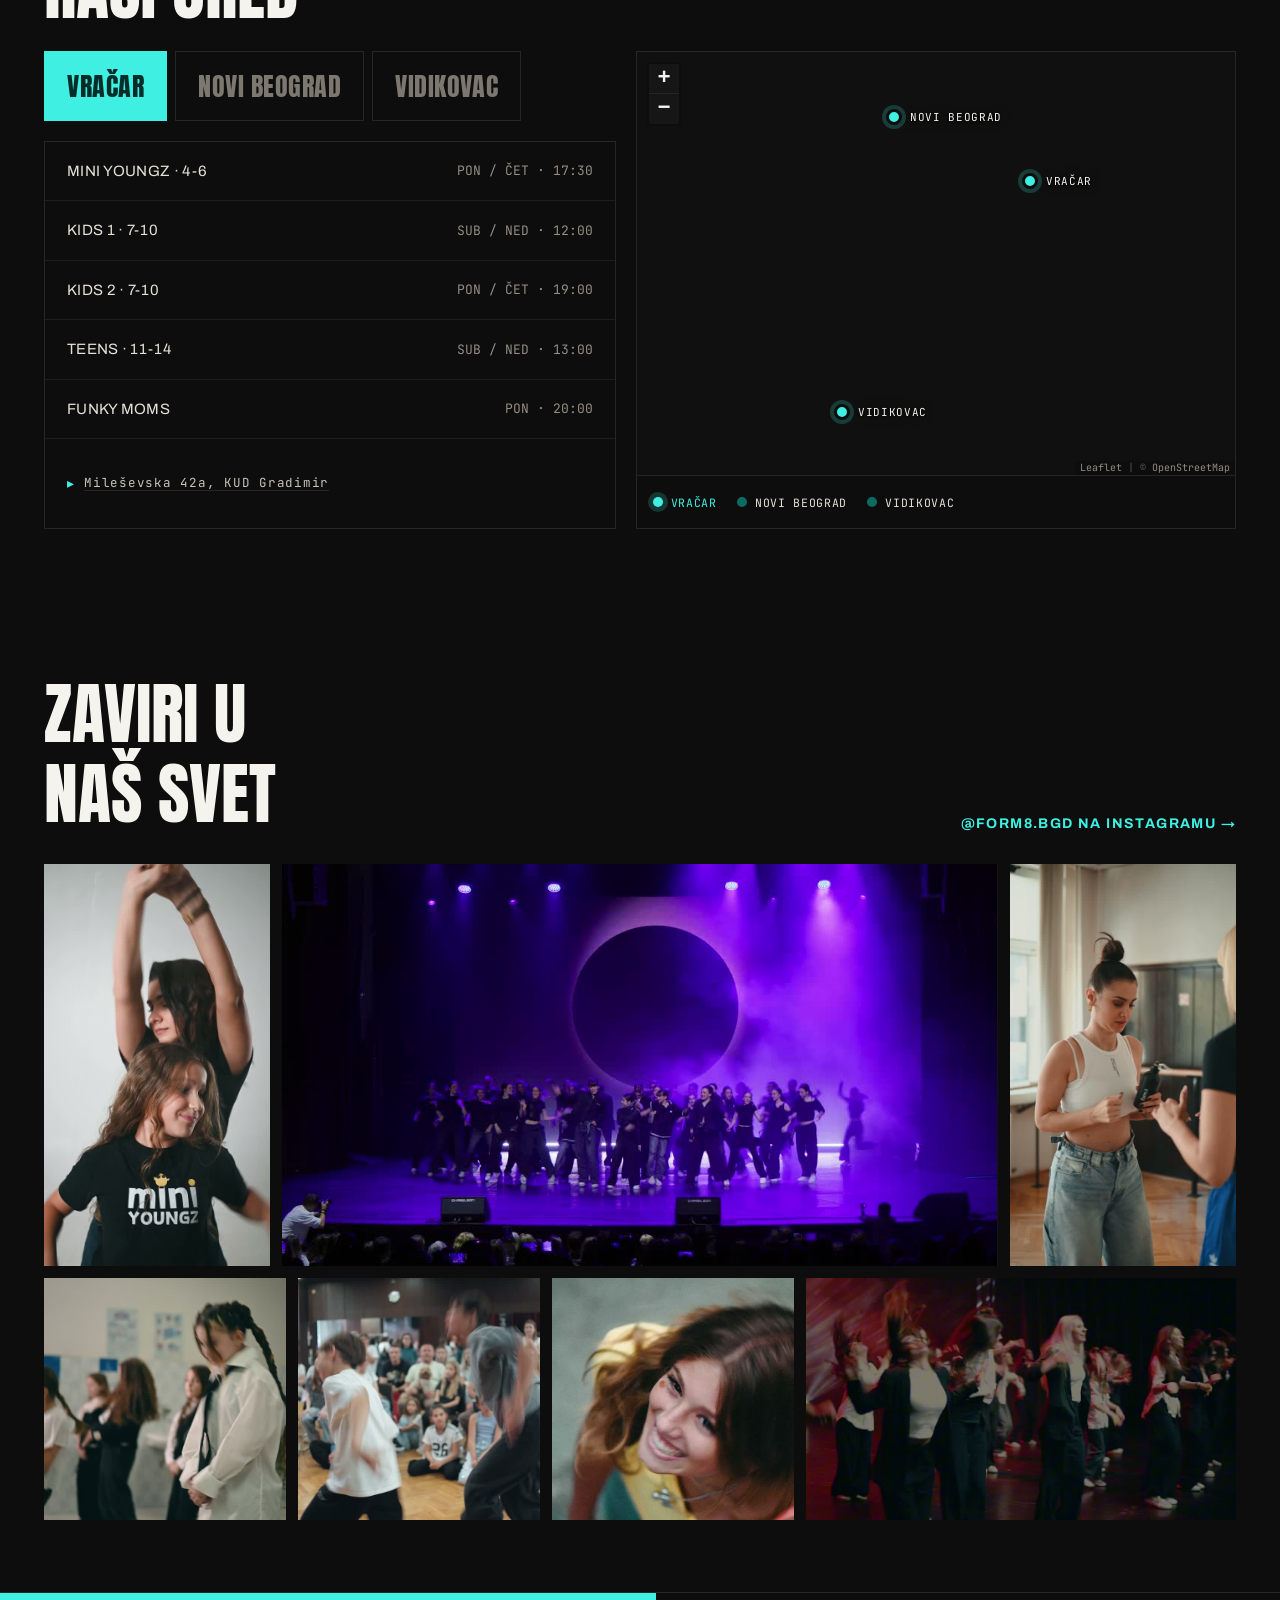
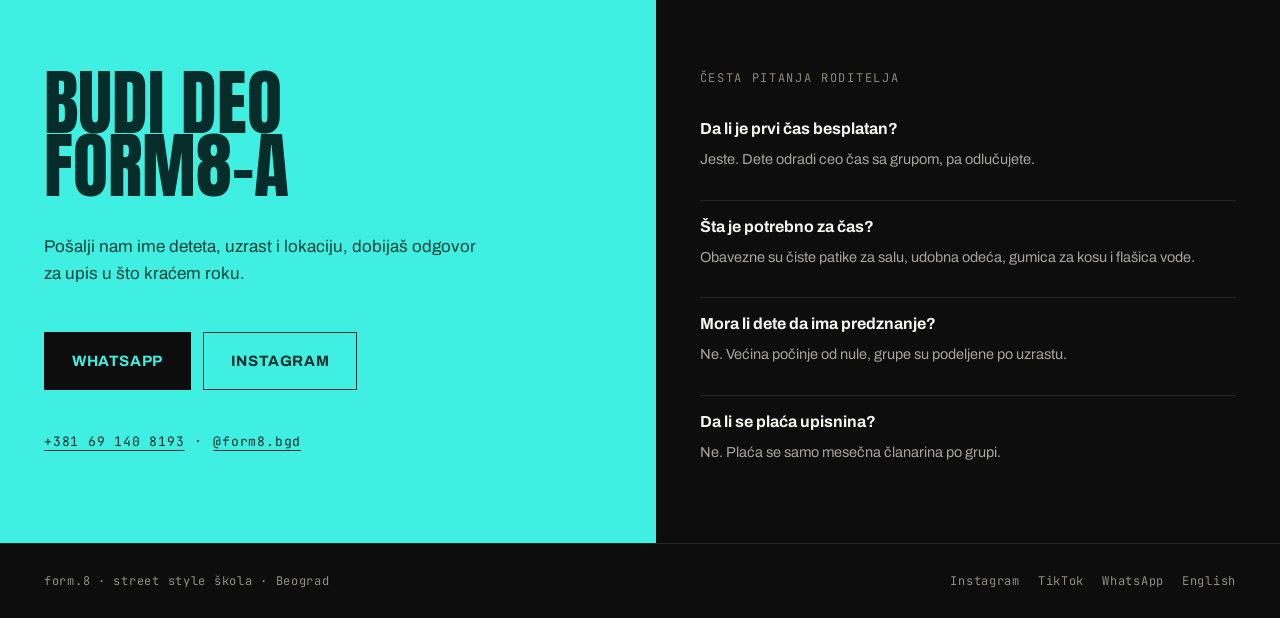
==== commit 44a7ad15: "Spoljni linkovi se otvaraju u novom tabu Instagram, WhatsApp i TikTok su išli u istom tabu, pa je po" ====
--- a/index.html
+++ b/index.html
@@ -143,7 +143,7 @@
   </h1>
 
   <div class="hero__cta">
-    <a class="btn btn--acid btn--display" href="https://wa.me/381691408193?text=Zdravo%20form.8%2C%20zanima%20me%20probni%20%C4%8Das" rel="noopener">Piši nam na WhatsApp</a>
+    <a class="btn btn--acid btn--display" href="https://wa.me/381691408193?text=Zdravo%20form.8%2C%20zanima%20me%20probni%20%C4%8Das" target="_blank" rel="noopener">Piši nam na WhatsApp</a>
     <span class="hero__free">PRVI ČAS JE BESPLATAN</span>
   </div>
 </header>
@@ -263,7 +263,7 @@
   <section class="section wrap" id="galerija" aria-labelledby="galerija-h">
     <div class="section__head">
       <h2 class="h2 h2--tall" id="galerija-h">Zaviri u<br>naš svet</h2>
-      <a class="section__link" href="https://www.instagram.com/form8.bgd/" rel="noopener">@form8.bgd na Instagramu →</a>
+      <a class="section__link" href="https://www.instagram.com/form8.bgd/" target="_blank" rel="noopener">@form8.bgd na Instagramu →</a>
     </div>
     <div class="gallery">
       <div class="gallery__band">
@@ -327,13 +327,13 @@
       <h2 class="outro__title" id="kontakt-h">Budi deo<br>Form8-a</h2>
       <p class="outro__lead">Pošalji nam ime deteta, uzrast i lokaciju, dobijaš odgovor za upis u što kraćem roku.</p>
       <div class="outro__buttons">
-        <a class="btn btn--ink" href="https://wa.me/381691408193?text=Zdravo%20form.8%2C%20zanima%20me%20probni%20%C4%8Das" rel="noopener">WhatsApp</a>
-        <a class="btn btn--ghost" href="https://www.instagram.com/form8.bgd/" rel="noopener">Instagram</a>
+        <a class="btn btn--ink" href="https://wa.me/381691408193?text=Zdravo%20form.8%2C%20zanima%20me%20probni%20%C4%8Das" target="_blank" rel="noopener">WhatsApp</a>
+        <a class="btn btn--ghost" href="https://www.instagram.com/form8.bgd/" target="_blank" rel="noopener">Instagram</a>
       </div>
       <p class="outro__contact">
-        <a href="https://wa.me/381691408193" rel="noopener">+381 69 140 8193</a>
+        <a href="https://wa.me/381691408193" target="_blank" rel="noopener">+381 69 140 8193</a>
         <span aria-hidden="true">·</span>
-        <a href="https://www.instagram.com/form8.bgd/" rel="noopener">@form8.bgd</a>
+        <a href="https://www.instagram.com/form8.bgd/" target="_blank" rel="noopener">@form8.bgd</a>
       </p>
     </div>
 
@@ -365,14 +365,14 @@
 <footer class="footer">
   <span>form.8 · street style škola · Beograd</span>
   <div class="footer__links">
-    <a href="https://www.instagram.com/form8.bgd/" rel="noopener">Instagram</a>
-    <a href="https://www.tiktok.com/@form8" rel="noopener">TikTok</a>
-    <a href="https://wa.me/381691408193" rel="noopener">WhatsApp</a>
+    <a href="https://www.instagram.com/form8.bgd/" target="_blank" rel="noopener">Instagram</a>
+    <a href="https://www.tiktok.com/@form8" target="_blank" rel="noopener">TikTok</a>
+    <a href="https://wa.me/381691408193" target="_blank" rel="noopener">WhatsApp</a>
     <a href="en/" hreflang="en">English</a>
   </div>
 </footer>
 
-<a class="sticky-cta" href="https://wa.me/381691408193?text=Zdravo%20form.8%2C%20zanima%20me%20probni%20%C4%8Das" rel="noopener">Probni čas na WhatsApp</a>
+<a class="sticky-cta" href="https://wa.me/381691408193?text=Zdravo%20form.8%2C%20zanima%20me%20probni%20%C4%8Das" target="_blank" rel="noopener">Probni čas na WhatsApp</a>
 
 <script src="assets/js/site.js" defer></script>
 </body>
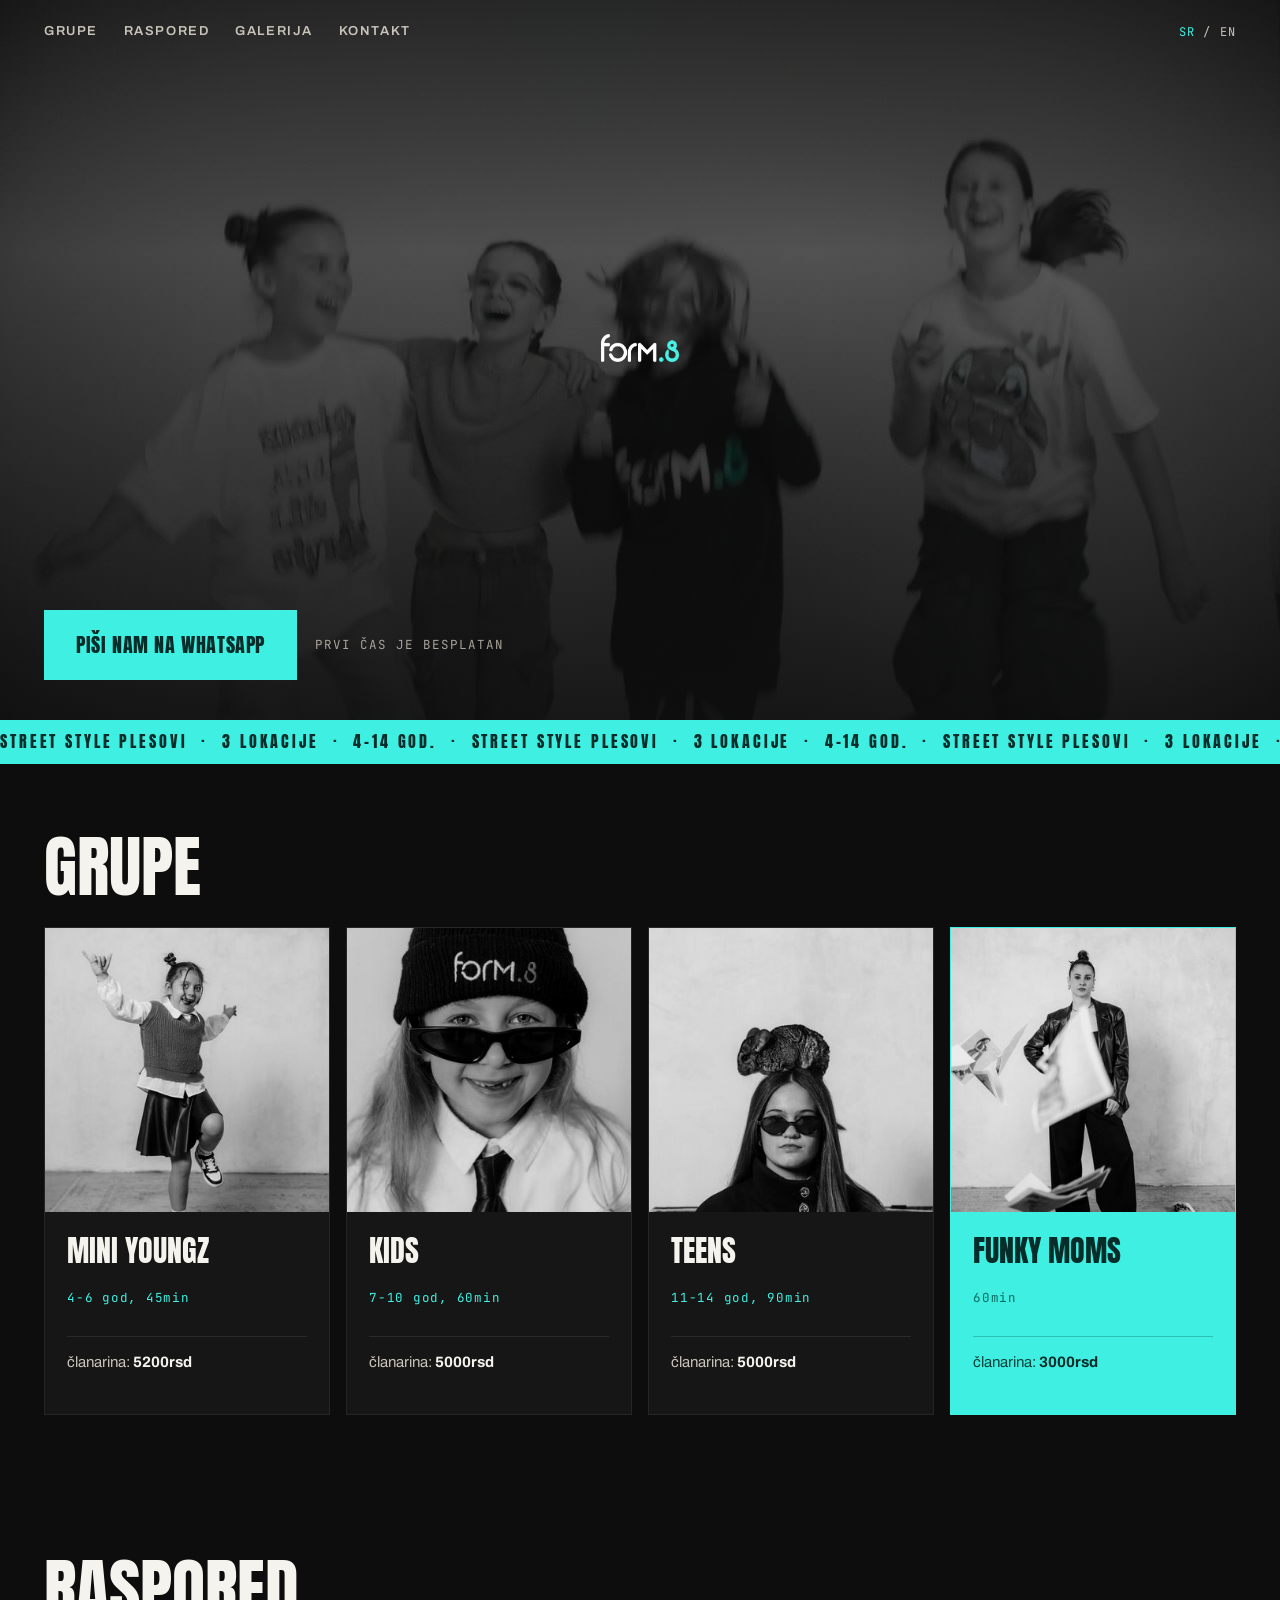
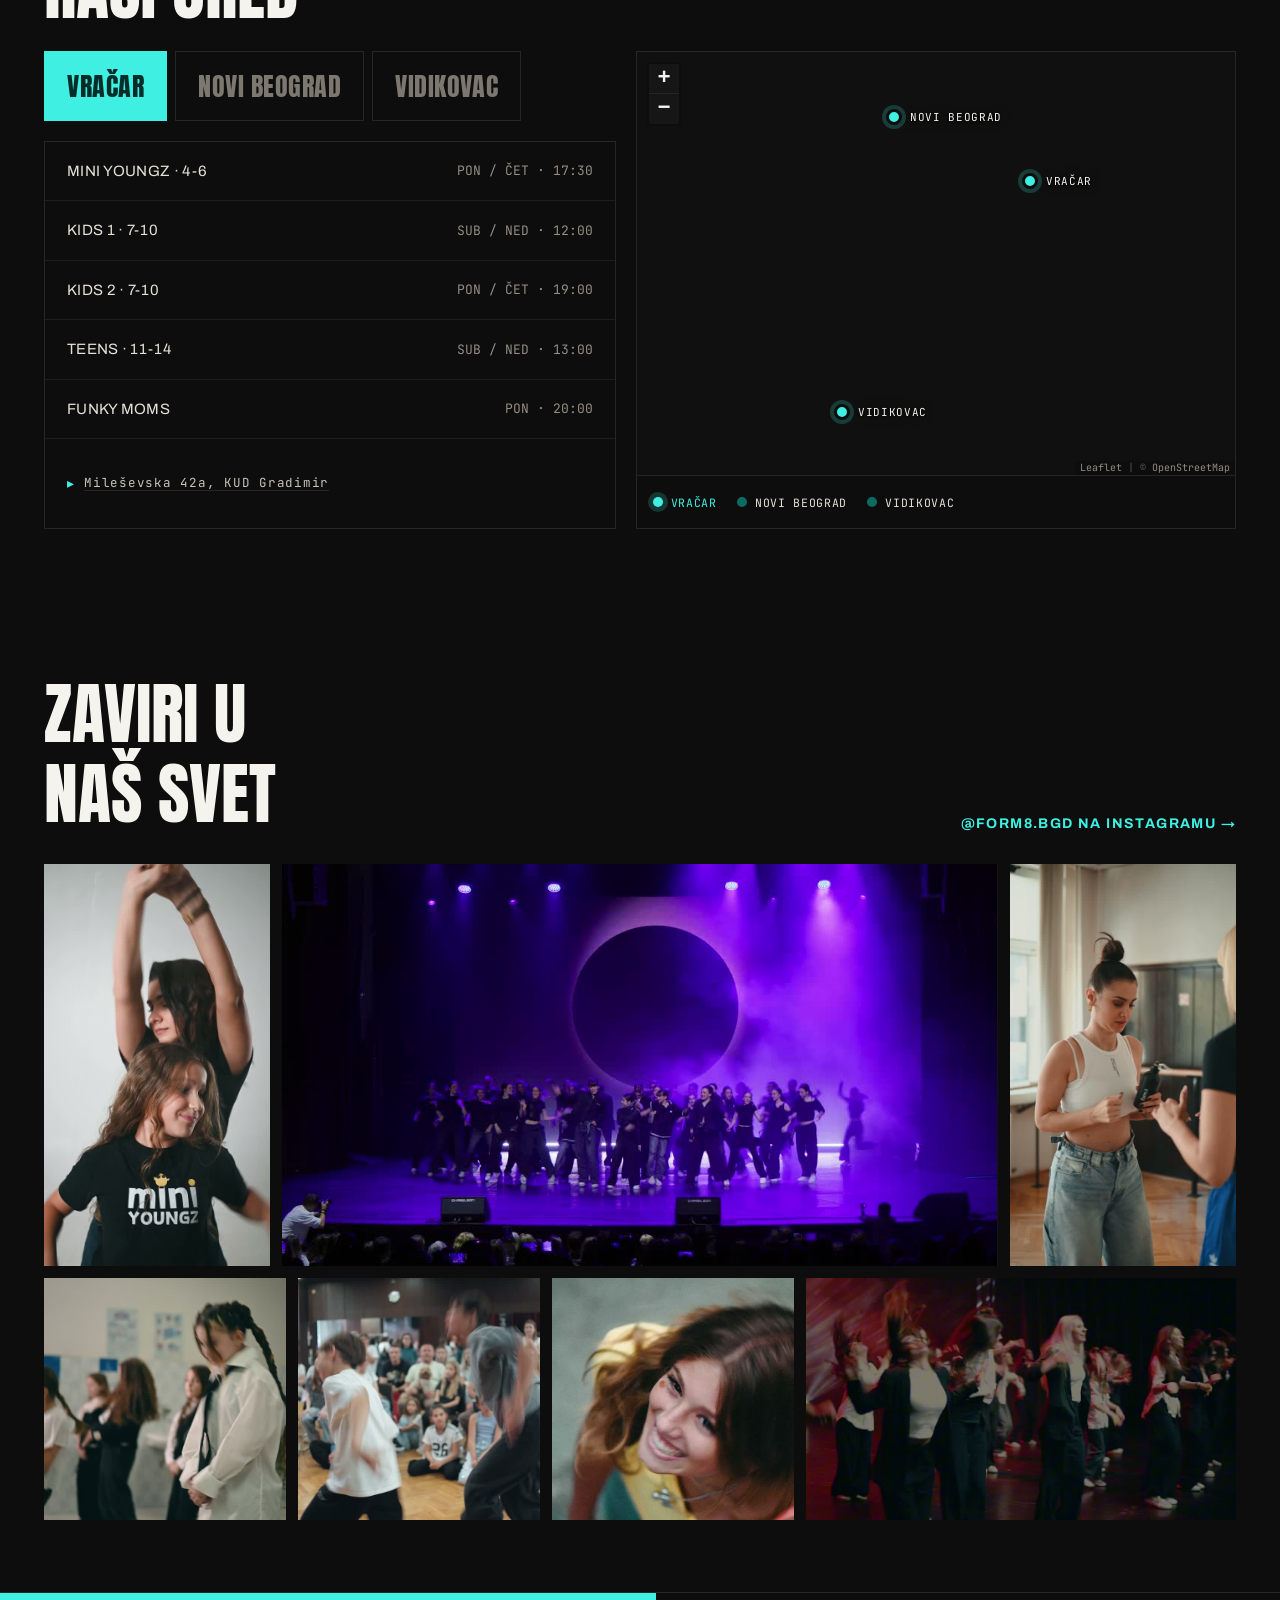
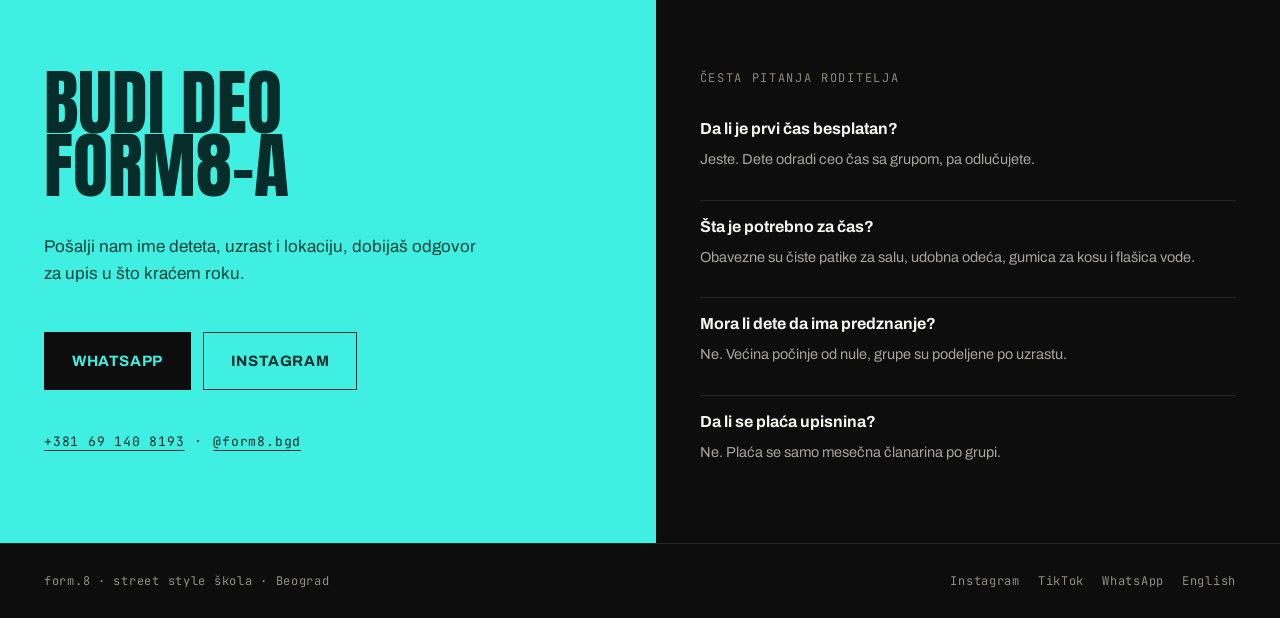
==== commit 92a08f38: "Sajt ide na domen form8.rs" ====
--- a/index.html
+++ b/index.html
@@ -7,20 +7,20 @@
 <meta name="description" content="Street style škola za decu 4-14 godina. Hip hop i choreo na Vračaru, Novom Beogradu i Vidikovcu. Grupe po uzrastu, jasan raspored, prvi čas besplatan.">
 <meta name="theme-color" content="#0d0d0d">
 
-<!-- PREVIEW: skinuti noindex i prebaciti canonical/hreflang/og:url na pravi domen kad sajt ide u vazduh -->
+<!-- PREVIEW: skinuti noindex kad sajt ide u vazduh -->
 <meta name="robots" content="noindex, nofollow">
 
-<link rel="canonical" href="https://lazarilic.github.io/form8/">
-<link rel="alternate" hreflang="sr" href="https://lazarilic.github.io/form8/">
-<link rel="alternate" hreflang="en" href="https://lazarilic.github.io/form8/en/">
-<link rel="alternate" hreflang="x-default" href="https://lazarilic.github.io/form8/">
+<link rel="canonical" href="https://form8.rs/">
+<link rel="alternate" hreflang="sr" href="https://form8.rs/">
+<link rel="alternate" hreflang="en" href="https://form8.rs/en/">
+<link rel="alternate" hreflang="x-default" href="https://form8.rs/">
 
 <meta property="og:type" content="website">
 <meta property="og:locale" content="sr_RS">
-<meta property="og:url" content="https://lazarilic.github.io/form8/">
+<meta property="og:url" content="https://form8.rs/">
 <meta property="og:title" content="form.8 · škola hip hopa i street stylea za decu u Beogradu">
 <meta property="og:description" content="Grupe 4-14 godina, tri sale u Beogradu, prvi čas besplatan.">
-<meta property="og:image" content="https://lazarilic.github.io/form8/assets/img/brand/form8-logo.png">
+<meta property="og:image" content="https://form8.rs/assets/img/brand/form8-logo.png">
 <meta name="twitter:card" content="summary_large_image">
 
 <link rel="icon" href="assets/img/brand/form8-logo-trim.png">
@@ -42,26 +42,26 @@
   "@graph": [
     {
       "@type": "Organization",
-      "@id": "https://lazarilic.github.io/form8/#org",
+      "@id": "https://form8.rs/#org",
       "name": "form.8",
-      "url": "https://lazarilic.github.io/form8/",
-      "logo": "https://lazarilic.github.io/form8/assets/img/brand/form8-logo.png",
+      "url": "https://form8.rs/",
+      "logo": "https://form8.rs/assets/img/brand/form8-logo.png",
       "telephone": "+381691408193",
       "sameAs": ["https://www.instagram.com/form8.bgd/", "https://www.tiktok.com/@form8"]
     },
     {
       "@type": "WebSite",
-      "@id": "https://lazarilic.github.io/form8/#site",
-      "url": "https://lazarilic.github.io/form8/",
+      "@id": "https://form8.rs/#site",
+      "url": "https://form8.rs/",
       "name": "form.8",
       "inLanguage": "sr",
-      "publisher": { "@id": "https://lazarilic.github.io/form8/#org" }
+      "publisher": { "@id": "https://form8.rs/#org" }
     },
     {
       "@type": "SportsActivityLocation",
-      "@id": "https://lazarilic.github.io/form8/#vracar",
+      "@id": "https://form8.rs/#vracar",
       "name": "form.8 Vračar",
-      "parentOrganization": { "@id": "https://lazarilic.github.io/form8/#org" },
+      "parentOrganization": { "@id": "https://form8.rs/#org" },
       "address": { "@type": "PostalAddress", "streetAddress": "Mileševska 42a", "addressLocality": "Beograd", "addressRegion": "Vračar", "addressCountry": "RS" },
       "geo": { "@type": "GeoCoordinates", "latitude": 44.7984713, "longitude": 20.4819718 },
       "hasMap": "https://maps.app.goo.gl/GxmkrBxJBNB7VgoX9",
@@ -73,9 +73,9 @@
     },
     {
       "@type": "SportsActivityLocation",
-      "@id": "https://lazarilic.github.io/form8/#novi-beograd",
+      "@id": "https://form8.rs/#novi-beograd",
       "name": "form.8 Novi Beograd",
-      "parentOrganization": { "@id": "https://lazarilic.github.io/form8/#org" },
+      "parentOrganization": { "@id": "https://form8.rs/#org" },
       "address": { "@type": "PostalAddress", "streetAddress": "Milentija Popovića 1", "addressLocality": "Beograd", "addressRegion": "Novi Beograd", "addressCountry": "RS" },
       "geo": { "@type": "GeoCoordinates", "latitude": 44.8140220, "longitude": 20.4352170 },
       "hasMap": "https://maps.app.goo.gl/BHgirXsrQzGwyJZJ7",
@@ -85,9 +85,9 @@
     },
     {
       "@type": "SportsActivityLocation",
-      "@id": "https://lazarilic.github.io/form8/#vidikovac",
+      "@id": "https://form8.rs/#vidikovac",
       "name": "form.8 Vidikovac",
-      "parentOrganization": { "@id": "https://lazarilic.github.io/form8/#org" },
+      "parentOrganization": { "@id": "https://form8.rs/#org" },
       "address": { "@type": "PostalAddress", "streetAddress": "Pilota Mihaila Petrovića 75a", "addressLocality": "Beograd", "addressRegion": "Vidikovac", "addressCountry": "RS" },
       "geo": { "@type": "GeoCoordinates", "latitude": 44.7421147, "longitude": 20.4173993 },
       "hasMap": "https://maps.app.goo.gl/mXNb7coaJdxCdDgm6",
@@ -98,7 +98,7 @@
     },
     {
       "@type": "FAQPage",
-      "@id": "https://lazarilic.github.io/form8/#faq",
+      "@id": "https://form8.rs/#faq",
       "mainEntity": [
         { "@type": "Question", "name": "Da li je prvi čas besplatan?", "acceptedAnswer": { "@type": "Answer", "text": "Jeste. Dete odradi ceo čas sa grupom, pa odlučujete." } },
         { "@type": "Question", "name": "Šta je potrebno za čas?", "acceptedAnswer": { "@type": "Answer", "text": "Obavezne su čiste patike za salu, udobna odeća, gumica za kosu i flašica vode." } },
